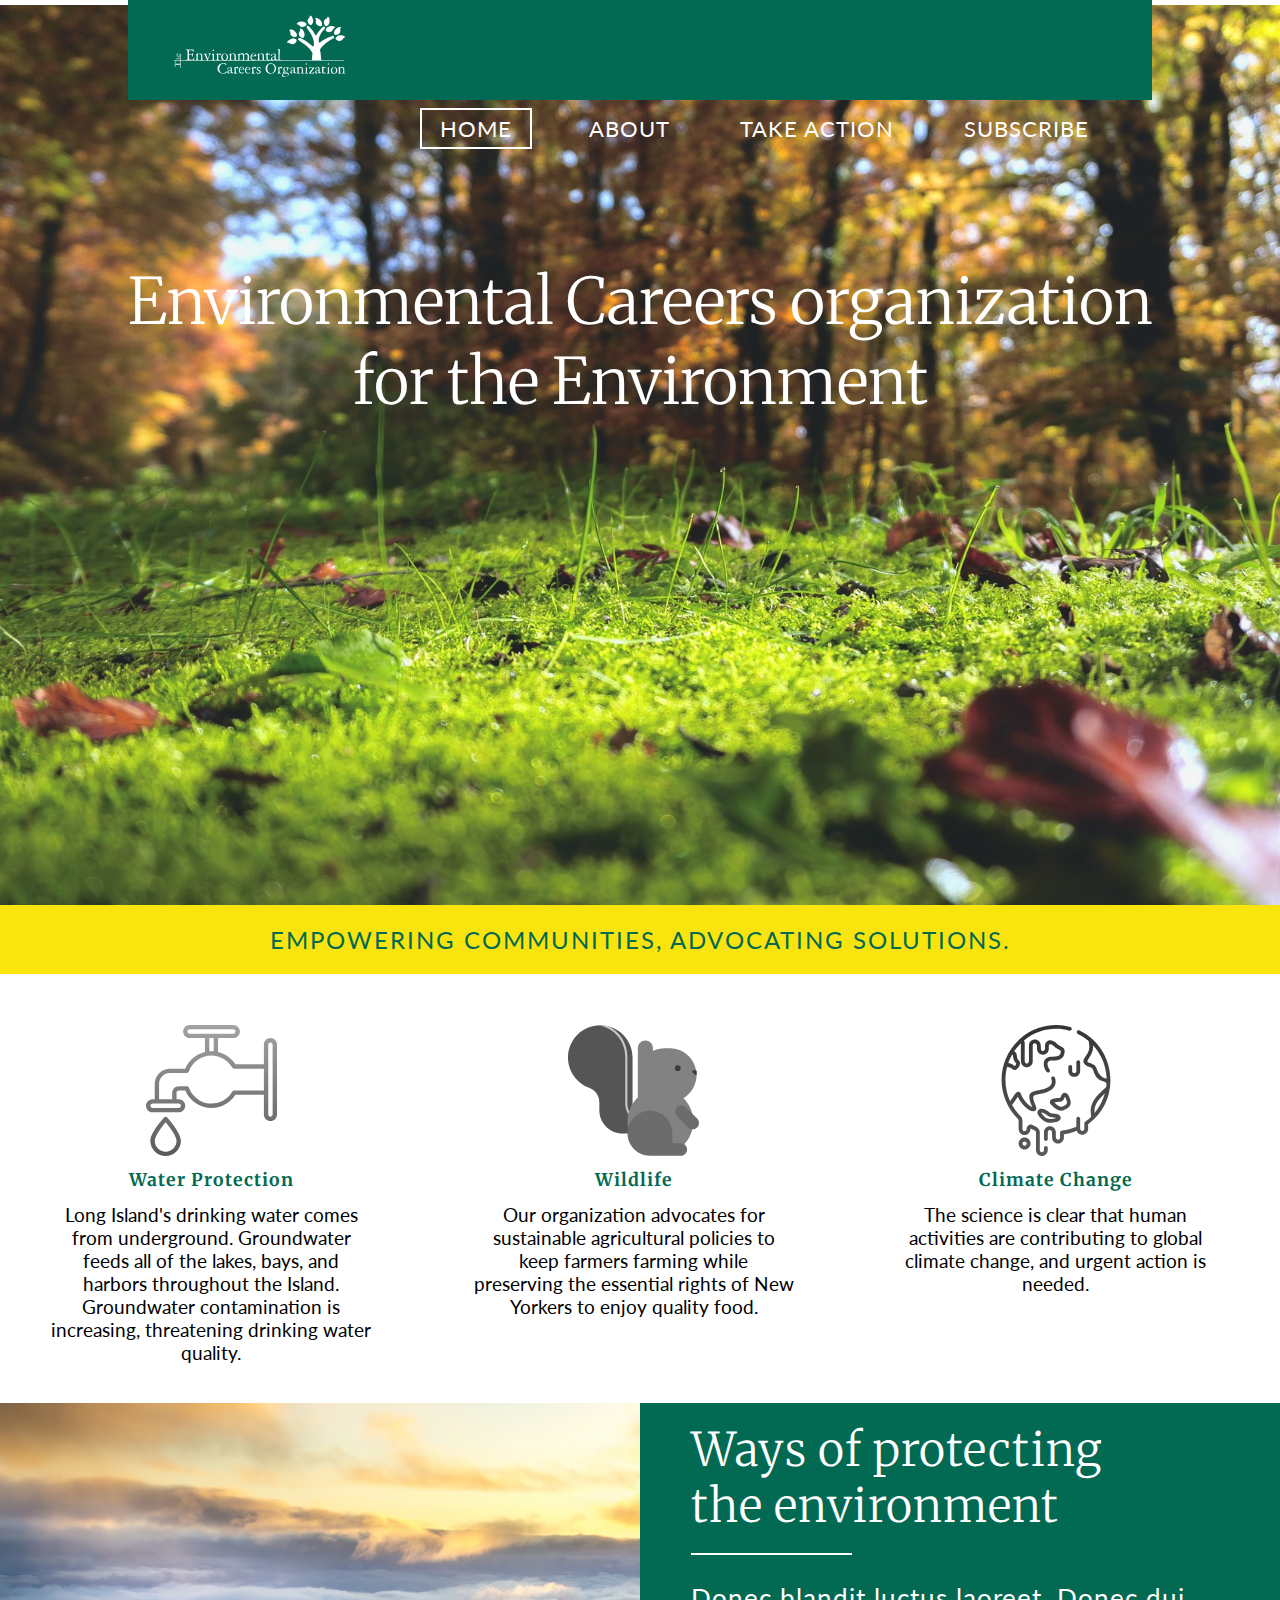
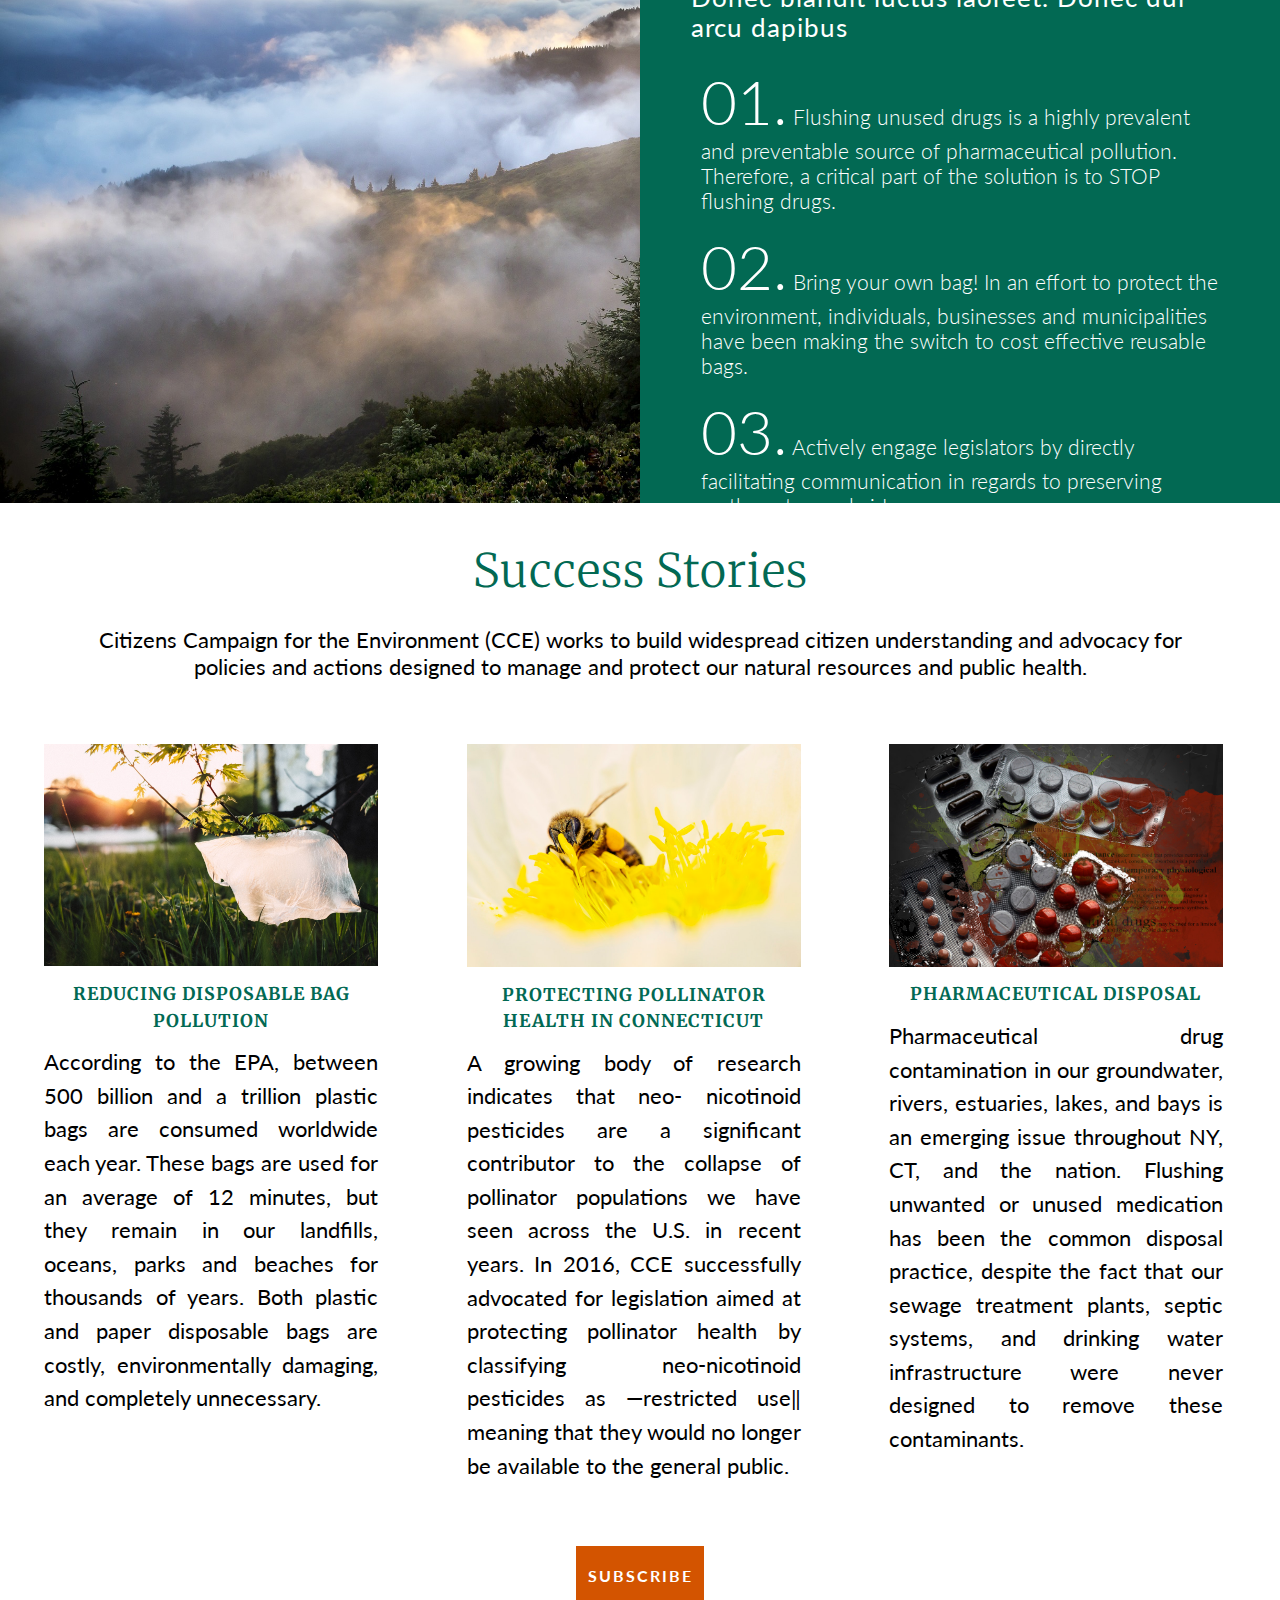
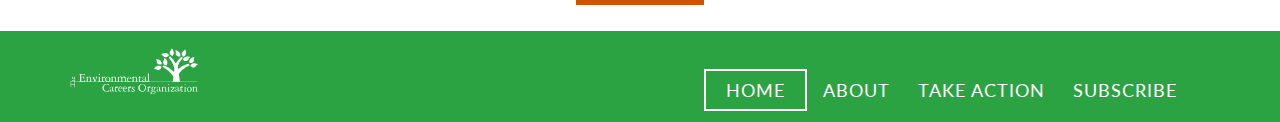
==== project/index.html @ 66175797 "Add files via upload" ====
<!DOCTYPE html>
<html lang="en">

<head>
    <meta charset="UTF-8">
    <meta name="viewport" content="width=device-width, initial-scale=1.0">
    <meta http-equiv="X-UA-Compatible" content="ie=edge">
    <title>citizens Campaign</title>

    <!-- Font awesome link -->
    <link rel="stylesheet" href="https://use.fontawesome.com/releases/v5.1.0/css/all.css" integrity="sha384-lKuwvrZot6UHsBSfcMvOkWwlCMgc0TaWr+30HWe3a4ltaBwTZhyTEggF5tJv8tbt" crossorigin="anonymous">

    <!-- My css -->

    <!-- <link rel="stylesheet" href="css/responsive.css">
    <!-- <link rel="stylesheet" href="css/main.css"> -->

    <link rel="stylesheet" media="screen and (min-width: 1200px)" href="css/main.css" />
    <link rel="stylesheet" href="css/responsive_mobile.css" />
    <link rel="stylesheet" media="screen and (min-width: 768px) and (max-width: 999px)" href="css/responsive_tablet.css" />



</head>

<body>

    <!-- Containing the navigation and give it a marging -->

    <div class="container-nav">
        <a href="index.html" id="logo"></a>
        <nav>
            <ul>
                <li style="list-style: none; display: inline"></li>
                <li>
                    <a href="index.html" class="active">Home</a>
                </li>
                <li style="list-style: none; display: inline"></li>
                <li>
                    <a href="cce_about.html">About</a>
                </li>
                <li style="list-style: none; display: inline"></li>
                <li>
                    <a href="takeaction.html">Take Action</a>
                </li>
                <li style="list-style: none; display: inline"></li>
                <li>
                    <a href="subscribe.html">Subscribe</a>
                </li>
                <li style="list-style: none; display: inline"></li>
            </ul>
        </nav>
    </div>

    <!-- <div class="container-nav"> -->

    <!-- Logo Container -->
    <!-- <div class="logo-nav">
            <a href="index.html"><img class="main-logo" src="images/CCE_logoBW.svg" alt="Logo of the CCE (Citizens Campaign for the Environment"></a>
        </div> -->
    <!-- END Logo Container -->

    <!-- Toggle Menu for responsive display -->
    <!-- <a href="#" id="iconMenu"><img src="./images/menu.svg" alt=""></a> -->
    <!-- End Toggle -->
    <!-- navigation -->
    <!-- <nav id="head"> -->




    <!-- <a href="index.html " class="active ">Home</a>
            <a href="cce_about.html ">About</a>
            <a href="takeaction.html ">Take Action</a>
            <a href="subscribe.html ">Subscribe</a>

        </nav> -->
    <!-- End navigation -->
    <!-- </div> -->
    <!--  End navigation container -->


    <!-- SLIDER all include -->
    <div class="slider ">

        <div class="slidea ">
            <p>Environmental Careers organization <br>for the Environment</p>
            <!-- <a href="subscribe.html ">Contribute</a> -->
        </div>


        <!-- End of Slider -->


    </div>
    <!-- END SLIDER all include -->


    <!-- Empowering Section -->

    <div class="text ">
        <p>Empowering Communities, Advocating Solutions.</p>
    </div>

    <!-- icon section -->
    <div class="container_icon ">
        <div class="icon ">
            <img src="./images/faucetBW.svg " alt="citizens Campaign Water Protection Program ">
            <h3>Water Protection</h3>
            <p>Long Island's drinking water comes from underground. Groundwater feeds all of the lakes, bays, and harbors throughout the Island. Groundwater contamination is increasing, threatening drinking water quality.</p>
            <!-- <a href="# ">Learn More</a> -->
        </div>
        <div class=" icon ">
            <img src="./images/squirrelBW.svg " alt="citizens Campaign Wildlife Protection Program ">
            <h3>Wildlife</h3>
            <p>Our organization advocates for sustainable agricultural policies to keep farmers farming while preserving the essential rights of New Yorkers to enjoy quality food.</p>
            <!-- <a href="# ">Learn More</a> -->
        </div>
        <div class="icon ">
            <img src="./images/global-warmingBW.svg " alt="citizens Campaign Climate Change Program ">
            <h3>Climate Change</h3>
            <p>The science is clear that human activities are contributing to global climate change, and urgent action is needed.</p>
            <!-- <a href="# ">Learn More</a> -->
        </div>
    </div>
    <!-- End of icon section -->

    <!-- End Empowering section -->


    <!-- Protection Section -->
    <div id="empower ">
        <!-- Left Column -->
        <section class="left ">

        </section>
        <!-- End of left Column -->

        <!-- Right Colummn -->
        <section class="right ">
            <div class="group ">
                <h2>Ways of protecting the environment</h2>
                <hr>
                <p>Donec blandit luctus laoreet. Donec dui arcu dapibus</p>
                <ol>
                    <li> Flushing unused drugs is a highly prevalent and preventable source of pharmaceutical pollution. Therefore, a critical part of the solution is to STOP flushing drugs.</li>
                    <li> Bring your own bag! In an effort to protect the environment, individuals, businesses and municipalities have been making the switch to cost effective reusable bags.</li>
                    <li> Actively engage legislators by directly facilitating communication in regards to preserving earth, water, and air!</li>
                </ol>
                <!-- <p><a href="# " class="action ">Take action</a></p> -->
            </div>
        </section>
        <!-- End of Right Colunm -->

    </div>
    <!-- End of Protection Section -->

    <!-- Clear fix to avoid container collapse-->

    <div class="clearFix "></div>

    <!-- End clear Fix -->


    <!-- Mission Statement -->
    <section class="mission ">

        <h2>Success Stories</h2>
        <p>Citizens Campaign for the Environment (CCE) works to build widespread citizen understanding and advocacy for policies and actions designed to manage and protect our natural resources and public health.</p>

        <div class="container_mission ">
            <div class="iconM ">

                <img src="./images/pexels-photo-1141835.jpeg " alt="citizens Campaign Water Protection Program ">
                <h3>REDUCING DISPOSABLE BAG POLLUTION</h3>
                <p>According to the EPA, between 500 billion and a trillion plastic bags are consumed worldwide each year. These bags are used for an average of 12 minutes, but they remain in our landfills, oceans, parks and beaches for thousands of years.
                    Both plastic and paper disposable bags are costly, environmentally damaging, and completely unnecessary.</p>
            </div>

            <div class="iconM ">
                <img src="./images/pexels-photo-551619.jpeg " alt="citizens Campaign Wildlife Protection Program ">
                <h3>PROTECTING POLLINATOR HEALTH IN CONNECTICUT</h3>
                <p>A growing body of research indicates that neo- nicotinoid pesticides are a significant contributor to the collapse of pollinator populations we have seen across the U.S. in recent years. In 2016, CCE successfully advocated for legislation
                    aimed at protecting pollinator health by classifying neo-nicotinoid pesticides as ―restricted use‖ meaning that they would no longer be available to the general public.</p>
            </div>

            <div class="iconM ">
                <img src="./images/drugs-2907982_1920.jpg " alt="citizens Campaign Climate Change Program ">

                <h3>PHARMACEUTICAL DISPOSAL</h3>
                <p>Pharmaceutical drug contamination in our groundwater, rivers, estuaries, lakes, and bays is an emerging issue throughout NY, CT, and the nation. Flushing unwanted or unused medication has been the common disposal practice, despite the
                    fact that our sewage treatment plants, septic systems, and drinking water infrastructure were never designed to remove these contaminants.
                </p>
            </div>
        </div>
        <a href="subscribe.html ">Subscribe</a>

    </section>

    <!-- End Mission Statement Section -->

    <!-- Footer Section -->
    <footer>
        <!-- First colmun -->
        <div class="company ">
            <a href="index.html "><img src="images/CCE_logoBW.svg " alt="Logo of the CCE (Citizens Campaign for the Environment "></a>

            <div class="social ">
                <a href=" "><i class="fab fa-facebook "></i></a>
                <a href=" "><i class="fab fa-google-plus "></i></a>
                <a href=" "><i class="fab fa-twitter-square "></i></a>
                <a href=" "><i class="fab fa-pinterest-square "></i></a>
                <a href=" "><i class="fab fa-instagram "></i></a>
            </div>

            <!-- <p>EMPOWERING COMMUNITIES, ADVOCATING SOLUTIONS.</p><br>
            <p>Contact us: +1 631 385 6981</p><br>
            <p>Write us: noreply@princesspheobe.com</p> -->
        </div>

        <!-- Second Column -->
        <div class="nav_footer ">
            <a href="index.html" class="active ">Home</a>
            <a href="cce_about.html">About</a>
            <a href="takeaction.html">Take Action</a>
            <a href="subscribe.html">Subscribe</a>

        </div>

    </footer>

    <!-- End Footer Section -->







    <!-- inserting the javascript athe butoom of the page for faster loading -->
    <script src=" js/main.js "></script>
</body>

</html>
---- project/css/responsive.css ----
@media only screen and (min-width: 320px) {
        /* Styles here */
        /* styling the navigation */
        .container-nav {
            margin: 0 auto;
            background: #026953;
            padding: 0 auto;
            width: auto;
            overflow: hidden;
        }
        .logo-nav,
        .main-logo {
            display: block;
            width: 70%;
            margin: 0 auto;
        }
        #head>a {
            display: inline-block;
            padding-top: none;
            font-size: 1em;
            margin: 0px auto;
        }
        #head>a::before,
        #head>a::after {
            display: block;
            opacity: 0;
        }
        #head>a::before {
            margin-right: 0px;
            content: none;
        }
        #head>a::after {
            margin-left: 0px;
            content: none;
        }
        a.active {
            border: 1px solid #fff;
            padding: 3px;
        }
        /* Styling the slide */
        .slider {
            display: block;
            width: 100%;
            height: 250px;
            overflow-y: hidden;
            margin-top: 0%;
        }
        .slider .slidea {
            display: block;
            width: 100%;
            height: 250px;
        }
        .slidea p {
            display: flex;
            flex-direction: row;
            justify-content: center;
            font-size: 1.5em;
            color: #fff;
            margin-top: 23%;
        }
        .slidea a {
            display: none;
        }
        /* styling Empowering Section  */
        .text {
            margin-top: 0%;
            font-size: 1em;
            letter-spacing: 2px;
            padding-top: 10px;
            padding-bottom: 10px;
        }
        .container_icon {
            width: 100%;
            height: auto;
            padding-top: 2%;
            margin-bottom: 0;
        }
        .icon {
            width: 100%;
            display: block;
        }
        .icon p,
        .icon img,
        .icon h3,
        {
            margin: 0 auto;
            padding: 0 2%;
            text-align: center;
            align-items: center;
            text-decoration: none;
        }
        .icon p {
            padding-top: 3%;
            font-size: 1em;
            width: 80%;
        }
        .icon h3 {
            padding-top: 3%;
            font-size: 1.1em;
            letter-spacing: 1px;
            font-family: "Merriweather";
            color: #026953;
        }
        .icon img {
            width: 35%;
            margin-top: 6%;
        }
        .icon img:hover {
            transform: none;
        }
    }
    
    @media only screen and (min-width: 768px) {
        /* Styles here */
    }
    
    @media only screen and (min-width: 1200px) {
        /* Styles here */
    }
    
    @media only screen and (min-width: 1600px) {
        /* Styles here */
    }
---- project/css/main.css ----
/* fonts */

@import url('https://fonts.googleapis.com/css?family=Lato:300,400,700|Merriweather:300,400,700');

/* reset  css browser*/

* {
    border: 0;
    margin: 0;
    box-sizing: border-box;
    padding: 0;
    font-family: "lato", "Merriweather", Arial, Helvetica, sans-serif;
}

body {
    width: 100%
}

.container-nav {
    background: #026953;
    margin: 0 10%;
    height: 100px;
}

ul {
    list-style: none;
}

li {
    display: inline-block;
    padding-top: 5px;
    padding-left: 10px;
    padding-right: 10px;
    padding-bottom: 10px;
}

nav>ul>li a {
    color: #fff;
    text-decoration: none;
    font-size: 1.4em;
    font-weight: 400;
    letter-spacing: 1px;
    text-transform: uppercase;
}

#logo {
    margin: 5px;
    float: left;
    width: 25%;
    height: 80px;
    background: url(../images/CCE_logoBW.svg) no-repeat center;
    display: block;
}

nav {
    float: right;
    padding: 20px;
    font-family: 'lato', sans-serif;
}

nav>ul>li a.active {
    border: 2px solid #fff;
    padding: 5px;
}

nav>ul>li a:hover,
nav>ul>li a:focus {
    outline: none;
}

nav>ul>li a::before,
nav>ul>li a::after {
    display: inline-block;
    opacity: 0;
    transition: transform 0.6s, opacity 0.2s;
    -webkit-transition: -webkit-transform 0.6s, opacity 0.2s;
    -moz-transition: -moz-transform 0.6s, opacity 0.2s;
}

nav>ul>li a::before {
    margin-right: 5px;
    content: "[";
    transform: translateX(20px);
    -webkit-transform: translateX(20px);
    -moz-transform: translateX(20px);
}

nav>ul>li a::after {
    margin-left: 5px;
    content: "]";
    transform: translateX(-20px);
    -webkit-transform: translateX(-20px);
    -moz-transform: translateX(-20px);
}

nav>ul>li a:hover::before,
nav>ul>li a:hover::after,
nav>ul>li a:focus::before,
nav>ul>li a:focus::after {
    opacity: 1;
    transform: translateX(0px);
    -webkit-transform: translateX(0px);
    -moz-transform: translateX(0px);
}


/* styling the navigation */


/* Styling the slide */


/* slide arrow */

.slider {
    position: relative;
    display: block;
    width: 100%;
    height: 100vh;
    margin-top: -7.4%;
    z-index: -9000;
}

.slider .slidea {
    display: block;
    position: absolute;
    width: 100%;
    height: 100vh;
}

.slidea {
    background-size: cover;
    background-position: center;
    background-repeat: no-repeat;
    background-image: url(../images/forest-floor-1031143_1920.jpg);
    overflow: hidden;
}

.slidea p {
    display: flex;
    flex-direction: column;
    justify-content: center;
    align-items: center;
    text-align: center;
    font-family: "Merriweather";
    font-size: 4em;
    font-weight: 100;
    color: #fff;
    margin-top: 20%;
}

.slidea a {
    display: flex;
    flex-direction: column;
    justify-content: center;
    align-items: center;
    text-align: center;
    text-decoration: none;
    font-family: "lato";
    letter-spacing: 2px;
    font-size: 1em;
    font-weight: 700;
    color: #fff;
    width: 15%;
    margin: 2% auto;
    padding: 20px;
    text-transform: uppercase;
    background-color: #d35400;
    z-index: 9000;
}

.slidea a:hover {
    background-color: #026953;
    transition: all fade-in 1s;
}


/* styling Empowering Section  */

.text {
    background: #f9e40d;
    text-align: center;
    color: #026953;
    font-family: "lato";
    font-size: 1.5em;
    letter-spacing: 2px;
    padding-top: 20px;
    padding-bottom: 20px;
    font-weight: 400;
    text-transform: uppercase;
}

.container_icon {
    width: 100%;
    height: auto;
    padding-top: 2%;
    display: flex;
    margin-bottom: 3%;
}

.icon {
    width: 33%;
}

.icon p,
.icon img,
.icon h3,
.icon a {
    margin: 0 auto;
    display: flex;
    padding: 0 2%;
    text-align: center;
    flex-direction: column;
    align-items: center;
    text-decoration: none;
}

.icon>p {
    padding-top: 3%;
    font-size: 1.2em;
    width: 80%;
}

.icon h3 {
    padding-top: 3%;
    font-size: 1.1em;
    letter-spacing: 1px;
    font-family: "Merriweather";
    color: #026953;
}

.icon img {
    width: 35%;
    margin-top: 6%;
    transition: transform 1s;
}

.icon img:hover {
    transform: rotate(360deg);
}

.icon a {
    font-family: "lato";
    letter-spacing: 2px;
    font-size: .7em;
    font-weight: 700;
    color: #fff;
    width: 30%;
    margin: 5% auto;
    padding: 20px 20px;
    text-transform: uppercase;
    background-color: #d35400;
}

.icon a:hover {
    background-color: #026953;
    transition: all fade-in 1s;
}


/* Protection section */

#empower {
    max-height: 500px;
    margin-top: 5%;
    width: 100%;
    background: #026953;
}

.group hr {
    border: .5px solid #fff;
    width: 30%;
    margin-top: 20px;
}

.left {
    float: left;
    height: 700px;
    width: 50%;
    background-image: url(../images/mountains-889131.jpg);
    background-size: cover;
    background-repeat: no-repeat;
}

.right {
    float: right;
    width: 50%;
    height: 700px;
    background: #026953;
    color: #fff;
    overflow: hidden;
}

.group {
    padding: 3% 8%;
}

.group h2 {
    font-size: 2.9em;
    font-weight: 100;
    width: 80%;
    font-family: "Merriweather";
    letter-spacing: 1px;
    line-height: 1.2em;
}

.group p {
    font-size: 1.6em;
    font-weight: 400;
    font-family: "lato";
    padding-top: 5%;
    letter-spacing: 1px;
}


/* ==================================================== */


/* changing list number font size and font family */

.group ol {
    list-style-type: none;
    counter-reset: listNumbering;
}

.group ol>li {
    font-size: 1.3em;
    counter-increment: listNumbering;
}

.group ol>li:before {
    content: counter(listNumbering, decimal-leading-zero)'.';
    font-size: 3em;
    padding-top: 8%;
}

.group li {
    font-family: "lato";
    font-weight: 300;
    width: 100%;
}


/* End changing list number font size and font family */


/* ==================================================== */

.group li:nth-child(1) {
    margin-top: 3%;
}

.action {
    margin-top: 20px;
    color: #fff;
    padding: 3%;
    background-color: #d35400;
    font-size: .9em;
    text-decoration: none;
}

.action a:hover {
    background-color: #2CA343;
    transition: all ease-in-out 1s;
}


/* ClearFix */

.clearFix {
    clear: both;
}


/* End of ClearFix */


/* Container Mission Page */

.mission h2 {
    font-family: "Merriweather";
    text-align: center;
    color: #026953;
    font-size: 2.9em;
    font-weight: 100;
    letter-spacing: 1px;
    margin-top: 3%;
}

.mission>p {
    text-align: center;
    font-size: 1.4em;
    margin: 0 5%;
    padding-top: 2%;
}

.container_mission {
    width: 100%;
    height: auto;
    padding-top: 3%;
    display: flex;
    margin-bottom: 3%;
}

.iconM p,
.iconM img,
.iconM h3 {
    display: flex;
    padding: 0 5%;
    flex-direction: column;
    align-items: center;
    text-align: justify;
    line-height: 1.5em;
    font-size: 1em;
}

.iconM>p {
    padding-top: 3%;
    font-size: 1.4em;
}

.iconM h3 {
    margin-top: 4%;
    font-size: 1.1em;
    letter-spacing: 1px;
    font-family: "Merriweather";
    color: #026953;
    text-align: center;
}

.iconM {
    width: 33%;
    padding: 2%;
}

.iconM>img {
    width: 100%;
    transition: transform 1s;
}

.iconM img:hover {
    transform: scale(1.05);
}

.mission a {
    display: flex;
    width: 10%;
    justify-content: center;
    text-decoration: none;
    align-items: center;
    font-family: "lato";
    letter-spacing: 2px;
    font-size: 1em;
    font-weight: 700;
    color: #fff;
    margin: 2% auto;
    padding: 20px 50px;
    text-transform: uppercase;
    background-color: #d35400;
}

.mission a:hover {
    background-color: #026953;
    transition: all fade-in 1s;
}


/* End of Container Mission */


/* ================================== */


/* Styling the footer */

footer {
    background: #2CA343;
    height: auto;
    overflow: hidden;
}

.company {
    width: 35%;
    float: left;
    margin-top: .4%;
}

.company img {
    width: 30%;
    margin-left: 15%;
    margin-top: 5px;
}

.social a:nth-child(1) {
    margin-left: 7%;
}

.social a {
    color: #fff;
    display: inline-block;
    font-size: 1.5em;
    padding-left: 4%;
    margin-bottom: 3%;
}

.company a:hover {
    color: #d35400;
    transition: 1s;
}

.company>p {
    text-align: left;
    line-height: .8em;
    width: 100%;
    margin-left: 10%;
}

.company>p:nth-child(1) {
    padding-top: 2%;
}


/* nav footer */

.nav_footer {
    width: 45%;
    float: right;
    margin-top: 3%;
}

.nav_footer>a {
    display: inline-block;
    text-decoration: none;
    text-transform: uppercase;
    font-family: "lato";
    color: #fff;
    letter-spacing: 1px;
    font-weight: 400;
    padding-top: 6px;
    font-size: 1.15em;
}

.nav_footer>a:hover,
.nav_footer>a:focus {
    outline: none;
}

.nav_footer>a::before,
.nav_footer>a::after {
    display: inline-block;
    opacity: 0;
    transition: transform 0.6s, opacity 0.2s;
    -webkit-transition: -webkit-transform 0.6s, opacity 0.2s;
    -moz-transition: -moz-transform 0.6s, opacity 0.2s;
}

.nav_footer>a::before {
    margin-right: 5px;
    content: "[";
    transform: translateX(20px);
    -webkit-transform: translateX(20px);
    -moz-transform: translateX(20px);
}

.nav_footer>a::after {
    margin-left: 5px;
    content: "]";
    transform: translateX(-20px);
    -webkit-transform: translateX(-20px);
    -moz-transform: translateX(-20px);
}

.nav_footer>a:hover::before,
.nav_footer>a:hover::after,
.nav_footer>a:focus::before,
.nav_footer>a:focus::after {
    opacity: 1;
    transform: translateX(0px);
    -webkit-transform: translateX(0px);
    -moz-transform: translateX(0px);
}

.nav_footer>a.active {
    border: 2px solid #fff;
    padding: 8px;
}


/* ================================== */


/* About CSS */

.sliderabout {
    position: relative;
    display: block;
    width: 100%;
    height: 450px;
    background-image: url(../images/pexels-photo-1181408.jpeg);
    /* background-size: cover; */
    background-position: center;
    background-position-y: -300px;
    background-size: cover;
    background-repeat: no-repeat;
    margin-top: -9.4%;
    z-index: -9000;
}

.sliderabout>p {
    text-align: center;
    margin: 0 auto;
    font-family: "Merriweather";
    font-size: 4.3em;
    font-weight: 100;
    color: #fff;
    padding-top: 19%;
}

.staff h2 {
    font-size: 2.9em;
    font-weight: 100;
    color: #026953;
    font-family: "Merriweather";
    margin-top: 3%;
    margin-bottom: 2%;
    letter-spacing: 1px;
    text-align: center;
    line-height: 1.2em;
}

.abouta {
    background-image: url(../images/african-3382795_1920.jpg);
    float: left;
    width: 60%;
    z-index: 4000;
}

.about {
    background: rgb(160, 140, 115);
}

.about h2 {
    font-family: "Merriweather";
    text-align: center;
    color: #026953;
    font-size: 2.9em;
    padding-top: 13%;
    font-weight: 100;
    letter-spacing: 1px;
}

.about p {
    margin: 1% 5%;
    font-family: "lato";
    padding: 3% 10%;
    color: #000;
    width: 40%;
    text-align: justify;
    line-height: 1.6em;
    font-size: 1.3em;
    float: right;
}


/* About Plus section */

#aboutP {
    width: 100%;
    background: #026953;
}

.groupP hr {
    border: .5px solid #fff;
    width: 30%;
    margin-top: 20px;
}

.leftP {
    float: left;
    height: 555px;
    width: 40%;
    background-image: url(../images/mountains-889131.jpg);
    background-size: cover;
    background-repeat: no-repeat;
}

.rightP {
    float: right;
    width: 60%;
    height: 555px;
    background: #026953;
    color: #fff;
    overflow: hidden;
}

.groupP {
    padding: 3% 8%;
}

.groupP h2 {
    font-size: 2em;
    font-weight: 100;
    width: 80%;
    font-family: "Merriweather";
    letter-spacing: 1px;
    line-height: 1.2em;
}

.groupP p {
    font-size: 1em;
    text-align: justify;
    font-weight: 400;
    font-family: "lato";
    padding-top: 2%;
    letter-spacing: 1px;
}


/* Office location css for the about page */

#offices {
    display: flex;
    justify-content: space-around;
}

.locations {
    margin: 0 auto;
    width: 15%;
    display: flex;
    padding-bottom: 2%;
    flex-direction: column;
}

.locations>h3 {
    margin-top: 6%;
    font-size: 1.2em;
    margin-bottom: 7%;
    text-transform: uppercase;
    text-align: center;
}

.locations>p {
    text-align: center;
    line-height: 1.6em;
    font-size: .8em;
}

.locations>a {
    text-decoration: none;
}


/* Caroussel Style for the about page */

#caroussel {
    position: relative;
    height: 300px;
    padding: 0px;
    margin: 0px;
    list-style-type: none;
}

.slideAbout {
    position: absolute;
    left: 0px;
    top: 0px;
    width: 100%;
    height: 100%;
    opacity: 0;
    z-index: 1;
    -webkit-transition: opacity 1s;
    -moz-transition: opacity 1s;
    -o-transition: opacity 1s;
    transition: opacity 1s;
}

.slideAbout .face {
    font-size: 9em;
    color: #026953;
    text-align: center;
}

.showing {
    opacity: 1;
    z-index: 2;
}


/* ==================================== */


/* Take Action Page */

#countdown {
    text-align: center;
    color: #fff;
    font-family: "lato";
    font-size: 2.2em;
    padding-top: 3%;
    background: #d35400;
    padding: 10px 10px;
    margin: 2% auto;
    width: 45%;
}

.slideract {
    position: relative;
    background-image: url(../images/african-3382795_1920.jpg);
    background-size: cover;
    height: 550px;
    margin-top: -9%;
    z-index: -4000;
}


/* .slideract .vid {
    width: 100%;
    height: auto;
    position: absolute;
    z-index: -10000;} */

.sea>p {
    font-size: 1em;
    font-weight: 400;
    font-family: "lato";
    padding-top: 1%;
    text-align: center;
    color: #fff;
}

.slideract>p {
    text-align: center;
    margin: 0 auto;
    font-family: "Merriweather";
    font-size: 4.3em;
    font-weight: 100;
    color: #fff;
    padding-top: 19%;
}

.container_action {
    width: 100%;
    height: auto;
    padding-top: 3%;
    display: flex;
    margin-bottom: 3%;
}

.petition p,
.petition img,
.petition h3 {
    display: flex;
    align-items: center;
    margin: auto 4%;
    text-align: justify;
}

.petition img {
    width: 90%;
    border: solid 1px #026953;
}

.petition p {
    padding-top: 5%;
    line-height: 1.5em;
}

.petition h3 {
    margin-top: 4%;
    font-size: 1.1em;
    letter-spacing: 1px;
    font-family: "Merriweather";
    color: #026953;
    text-align: center;
}

.takeaction>p {
    text-align: center;
    margin: 4% 5%;
    font-size: 1.2em;
}

.slideract>h2 {
    font-family: "Merriweather";
    position: absolute;
    z-index: 3000;
    top: 0;
    right: 50;
    text-align: center;
    color: #026953;
    font-size: 2.9em;
    font-weight: 100;
    letter-spacing: 1px;
    margin-top: 3%;
}

.petition {
    width: 39%;
    align-items: flex-end;
}

.petition button {
    display: flex;
    justify-content: center;
    align-items: center;
    text-align: center;
    font-family: "lato";
    letter-spacing: 2px;
    font-size: 1em;
    font-weight: 700;
    color: #fff;
    width: auto;
    margin: 4% auto;
    padding: 10px 30px;
    text-transform: uppercase;
    background-color: #d35400;
}

.petition button:hover {
    background-color: #026953;
    transition: all fade-in 1s;
}


/* End Take Action CSS */


/* ==================================== */


/* Subscribe Page */

.form {
    background-image: url(../images/subscribeimage.jpg);
    background-repeat: no-repeat;
    width: 100%;
    position: absolute;
    margin-top: -8.4%;
    z-index: -3000;
}

.form form {
    background: rgba(2, 105, 83, .5);
    width: 60%;
    padding-top: 2%;
    padding-bottom: 3%;
    margin: 10% auto 3% auto;
}

.form h1 {
    font-family: "Merriweather";
    font-size: 2.9em;
    color: #fff;
    margin-bottom: 5%;
    font-weight: 100;
    letter-spacing: 1px;
    text-align: center;
}

.form input {
    margin: 2% auto;
    position: relative;
    display: flex;
    align-content: center;
    width: 60%;
    padding: 25px 10px;
    color: #000;
}

::placeholder {
    color: #000;
    font-weight: bold;
}

.subscribe {
    display: flex;
    justify-content: center;
    align-items: center;
    text-align: center;
    font-family: "lato";
    letter-spacing: 2px;
    width: 30%;
    font-size: 1em;
    font-weight: 700;
    color: #fff;
    width: auto;
    margin-top: 5px;
    margin-left: auto;
    margin-right: auto;
    padding: 20px 50px;
    text-transform: uppercase;
    background-color: #d35400;
}

.subscribe:hover {
    background-color: #026953;
    transition: all fade-in 1s;
}


/* End of Subscribe Page */


/* ==================================== */


/* ==================================== */


/* ==================================== */


/* ==================================== */


/* ==================================== */


/* ==================================== */


/* ==================================== */


/* ==================================== */


/* ==================================== */


/* ==================================== */


/* ==================================== */


/* ==================================== */


/* ==================================== */


/* ==================================== */


/* ==================================== */


/* ==================================== */


/* ==================================== */


/* ==================================== */


/* ==================================== */


/* ==================================== */


/* ==================================== */


/* ==================================== */


/* ==================================== */


/* ==================================== */
---- project/css/main.css ----
/* fonts */

@import url('https://fonts.googleapis.com/css?family=Lato:300,400,700|Merriweather:300,400,700');

/* reset  css browser*/

* {
    border: 0;
    margin: 0;
    box-sizing: border-box;
    padding: 0;
    font-family: "lato", "Merriweather", Arial, Helvetica, sans-serif;
}

body {
    width: 100%
}

.container-nav {
    background: #026953;
    margin: 0 10%;
    height: 100px;
}

ul {
    list-style: none;
}

li {
    display: inline-block;
    padding-top: 5px;
    padding-left: 10px;
    padding-right: 10px;
    padding-bottom: 10px;
}

nav>ul>li a {
    color: #fff;
    text-decoration: none;
    font-size: 1.4em;
    font-weight: 400;
    letter-spacing: 1px;
    text-transform: uppercase;
}

#logo {
    margin: 5px;
    float: left;
    width: 25%;
    height: 80px;
    background: url(../images/CCE_logoBW.svg) no-repeat center;
    display: block;
}

nav {
    float: right;
    padding: 20px;
    font-family: 'lato', sans-serif;
}

nav>ul>li a.active {
    border: 2px solid #fff;
    padding: 5px;
}

nav>ul>li a:hover,
nav>ul>li a:focus {
    outline: none;
}

nav>ul>li a::before,
nav>ul>li a::after {
    display: inline-block;
    opacity: 0;
    transition: transform 0.6s, opacity 0.2s;
    -webkit-transition: -webkit-transform 0.6s, opacity 0.2s;
    -moz-transition: -moz-transform 0.6s, opacity 0.2s;
}

nav>ul>li a::before {
    margin-right: 5px;
    content: "[";
    transform: translateX(20px);
    -webkit-transform: translateX(20px);
    -moz-transform: translateX(20px);
}

nav>ul>li a::after {
    margin-left: 5px;
    content: "]";
    transform: translateX(-20px);
    -webkit-transform: translateX(-20px);
    -moz-transform: translateX(-20px);
}

nav>ul>li a:hover::before,
nav>ul>li a:hover::after,
nav>ul>li a:focus::before,
nav>ul>li a:focus::after {
    opacity: 1;
    transform: translateX(0px);
    -webkit-transform: translateX(0px);
    -moz-transform: translateX(0px);
}


/* styling the navigation */


/* Styling the slide */


/* slide arrow */

.slider {
    position: relative;
    display: block;
    width: 100%;
    height: 100vh;
    margin-top: -7.4%;
    z-index: -9000;
}

.slider .slidea {
    display: block;
    position: absolute;
    width: 100%;
    height: 100vh;
}

.slidea {
    background-size: cover;
    background-position: center;
    background-repeat: no-repeat;
    background-image: url(../images/forest-floor-1031143_1920.jpg);
    overflow: hidden;
}

.slidea p {
    display: flex;
    flex-direction: column;
    justify-content: center;
    align-items: center;
    text-align: center;
    font-family: "Merriweather";
    font-size: 4em;
    font-weight: 100;
    color: #fff;
    margin-top: 20%;
}

.slidea a {
    display: flex;
    flex-direction: column;
    justify-content: center;
    align-items: center;
    text-align: center;
    text-decoration: none;
    font-family: "lato";
    letter-spacing: 2px;
    font-size: 1em;
    font-weight: 700;
    color: #fff;
    width: 15%;
    margin: 2% auto;
    padding: 20px;
    text-transform: uppercase;
    background-color: #d35400;
    z-index: 9000;
}

.slidea a:hover {
    background-color: #026953;
    transition: all fade-in 1s;
}


/* styling Empowering Section  */

.text {
    background: #f9e40d;
    text-align: center;
    color: #026953;
    font-family: "lato";
    font-size: 1.5em;
    letter-spacing: 2px;
    padding-top: 20px;
    padding-bottom: 20px;
    font-weight: 400;
    text-transform: uppercase;
}

.container_icon {
    width: 100%;
    height: auto;
    padding-top: 2%;
    display: flex;
    margin-bottom: 3%;
}

.icon {
    width: 33%;
}

.icon p,
.icon img,
.icon h3,
.icon a {
    margin: 0 auto;
    display: flex;
    padding: 0 2%;
    text-align: center;
    flex-direction: column;
    align-items: center;
    text-decoration: none;
}

.icon>p {
    padding-top: 3%;
    font-size: 1.2em;
    width: 80%;
}

.icon h3 {
    padding-top: 3%;
    font-size: 1.1em;
    letter-spacing: 1px;
    font-family: "Merriweather";
    color: #026953;
}

.icon img {
    width: 35%;
    margin-top: 6%;
    transition: transform 1s;
}

.icon img:hover {
    transform: rotate(360deg);
}

.icon a {
    font-family: "lato";
    letter-spacing: 2px;
    font-size: .7em;
    font-weight: 700;
    color: #fff;
    width: 30%;
    margin: 5% auto;
    padding: 20px 20px;
    text-transform: uppercase;
    background-color: #d35400;
}

.icon a:hover {
    background-color: #026953;
    transition: all fade-in 1s;
}


/* Protection section */

#empower {
    max-height: 500px;
    margin-top: 5%;
    width: 100%;
    background: #026953;
}

.group hr {
    border: .5px solid #fff;
    width: 30%;
    margin-top: 20px;
}

.left {
    float: left;
    height: 700px;
    width: 50%;
    background-image: url(../images/mountains-889131.jpg);
    background-size: cover;
    background-repeat: no-repeat;
}

.right {
    float: right;
    width: 50%;
    height: 700px;
    background: #026953;
    color: #fff;
    overflow: hidden;
}

.group {
    padding: 3% 8%;
}

.group h2 {
    font-size: 2.9em;
    font-weight: 100;
    width: 80%;
    font-family: "Merriweather";
    letter-spacing: 1px;
    line-height: 1.2em;
}

.group p {
    font-size: 1.6em;
    font-weight: 400;
    font-family: "lato";
    padding-top: 5%;
    letter-spacing: 1px;
}


/* ==================================================== */


/* changing list number font size and font family */

.group ol {
    list-style-type: none;
    counter-reset: listNumbering;
}

.group ol>li {
    font-size: 1.3em;
    counter-increment: listNumbering;
}

.group ol>li:before {
    content: counter(listNumbering, decimal-leading-zero)'.';
    font-size: 3em;
    padding-top: 8%;
}

.group li {
    font-family: "lato";
    font-weight: 300;
    width: 100%;
}


/* End changing list number font size and font family */


/* ==================================================== */

.group li:nth-child(1) {
    margin-top: 3%;
}

.action {
    margin-top: 20px;
    color: #fff;
    padding: 3%;
    background-color: #d35400;
    font-size: .9em;
    text-decoration: none;
}

.action a:hover {
    background-color: #2CA343;
    transition: all ease-in-out 1s;
}


/* ClearFix */

.clearFix {
    clear: both;
}


/* End of ClearFix */


/* Container Mission Page */

.mission h2 {
    font-family: "Merriweather";
    text-align: center;
    color: #026953;
    font-size: 2.9em;
    font-weight: 100;
    letter-spacing: 1px;
    margin-top: 3%;
}

.mission>p {
    text-align: center;
    font-size: 1.4em;
    margin: 0 5%;
    padding-top: 2%;
}

.container_mission {
    width: 100%;
    height: auto;
    padding-top: 3%;
    display: flex;
    margin-bottom: 3%;
}

.iconM p,
.iconM img,
.iconM h3 {
    display: flex;
    padding: 0 5%;
    flex-direction: column;
    align-items: center;
    text-align: justify;
    line-height: 1.5em;
    font-size: 1em;
}

.iconM>p {
    padding-top: 3%;
    font-size: 1.4em;
}

.iconM h3 {
    margin-top: 4%;
    font-size: 1.1em;
    letter-spacing: 1px;
    font-family: "Merriweather";
    color: #026953;
    text-align: center;
}

.iconM {
    width: 33%;
    padding: 2%;
}

.iconM>img {
    width: 100%;
    transition: transform 1s;
}

.iconM img:hover {
    transform: scale(1.05);
}

.mission a {
    display: flex;
    width: 10%;
    justify-content: center;
    text-decoration: none;
    align-items: center;
    font-family: "lato";
    letter-spacing: 2px;
    font-size: 1em;
    font-weight: 700;
    color: #fff;
    margin: 2% auto;
    padding: 20px 50px;
    text-transform: uppercase;
    background-color: #d35400;
}

.mission a:hover {
    background-color: #026953;
    transition: all fade-in 1s;
}


/* End of Container Mission */


/* ================================== */


/* Styling the footer */

footer {
    background: #2CA343;
    height: auto;
    overflow: hidden;
}

.company {
    width: 35%;
    float: left;
    margin-top: .4%;
}

.company img {
    width: 30%;
    margin-left: 15%;
    margin-top: 5px;
}

.social a:nth-child(1) {
    margin-left: 7%;
}

.social a {
    color: #fff;
    display: inline-block;
    font-size: 1.5em;
    padding-left: 4%;
    margin-bottom: 3%;
}

.company a:hover {
    color: #d35400;
    transition: 1s;
}

.company>p {
    text-align: left;
    line-height: .8em;
    width: 100%;
    margin-left: 10%;
}

.company>p:nth-child(1) {
    padding-top: 2%;
}


/* nav footer */

.nav_footer {
    width: 45%;
    float: right;
    margin-top: 3%;
}

.nav_footer>a {
    display: inline-block;
    text-decoration: none;
    text-transform: uppercase;
    font-family: "lato";
    color: #fff;
    letter-spacing: 1px;
    font-weight: 400;
    padding-top: 6px;
    font-size: 1.15em;
}

.nav_footer>a:hover,
.nav_footer>a:focus {
    outline: none;
}

.nav_footer>a::before,
.nav_footer>a::after {
    display: inline-block;
    opacity: 0;
    transition: transform 0.6s, opacity 0.2s;
    -webkit-transition: -webkit-transform 0.6s, opacity 0.2s;
    -moz-transition: -moz-transform 0.6s, opacity 0.2s;
}

.nav_footer>a::before {
    margin-right: 5px;
    content: "[";
    transform: translateX(20px);
    -webkit-transform: translateX(20px);
    -moz-transform: translateX(20px);
}

.nav_footer>a::after {
    margin-left: 5px;
    content: "]";
    transform: translateX(-20px);
    -webkit-transform: translateX(-20px);
    -moz-transform: translateX(-20px);
}

.nav_footer>a:hover::before,
.nav_footer>a:hover::after,
.nav_footer>a:focus::before,
.nav_footer>a:focus::after {
    opacity: 1;
    transform: translateX(0px);
    -webkit-transform: translateX(0px);
    -moz-transform: translateX(0px);
}

.nav_footer>a.active {
    border: 2px solid #fff;
    padding: 8px;
}


/* ================================== */


/* About CSS */

.sliderabout {
    position: relative;
    display: block;
    width: 100%;
    height: 450px;
    background-image: url(../images/pexels-photo-1181408.jpeg);
    /* background-size: cover; */
    background-position: center;
    background-position-y: -300px;
    background-size: cover;
    background-repeat: no-repeat;
    margin-top: -9.4%;
    z-index: -9000;
}

.sliderabout>p {
    text-align: center;
    margin: 0 auto;
    font-family: "Merriweather";
    font-size: 4.3em;
    font-weight: 100;
    color: #fff;
    padding-top: 19%;
}

.staff h2 {
    font-size: 2.9em;
    font-weight: 100;
    color: #026953;
    font-family: "Merriweather";
    margin-top: 3%;
    margin-bottom: 2%;
    letter-spacing: 1px;
    text-align: center;
    line-height: 1.2em;
}

.abouta {
    background-image: url(../images/african-3382795_1920.jpg);
    float: left;
    width: 60%;
    z-index: 4000;
}

.about {
    background: rgb(160, 140, 115);
}

.about h2 {
    font-family: "Merriweather";
    text-align: center;
    color: #026953;
    font-size: 2.9em;
    padding-top: 13%;
    font-weight: 100;
    letter-spacing: 1px;
}

.about p {
    margin: 1% 5%;
    font-family: "lato";
    padding: 3% 10%;
    color: #000;
    width: 40%;
    text-align: justify;
    line-height: 1.6em;
    font-size: 1.3em;
    float: right;
}


/* About Plus section */

#aboutP {
    width: 100%;
    background: #026953;
}

.groupP hr {
    border: .5px solid #fff;
    width: 30%;
    margin-top: 20px;
}

.leftP {
    float: left;
    height: 555px;
    width: 40%;
    background-image: url(../images/mountains-889131.jpg);
    background-size: cover;
    background-repeat: no-repeat;
}

.rightP {
    float: right;
    width: 60%;
    height: 555px;
    background: #026953;
    color: #fff;
    overflow: hidden;
}

.groupP {
    padding: 3% 8%;
}

.groupP h2 {
    font-size: 2em;
    font-weight: 100;
    width: 80%;
    font-family: "Merriweather";
    letter-spacing: 1px;
    line-height: 1.2em;
}

.groupP p {
    font-size: 1em;
    text-align: justify;
    font-weight: 400;
    font-family: "lato";
    padding-top: 2%;
    letter-spacing: 1px;
}


/* Office location css for the about page */

#offices {
    display: flex;
    justify-content: space-around;
}

.locations {
    margin: 0 auto;
    width: 15%;
    display: flex;
    padding-bottom: 2%;
    flex-direction: column;
}

.locations>h3 {
    margin-top: 6%;
    font-size: 1.2em;
    margin-bottom: 7%;
    text-transform: uppercase;
    text-align: center;
}

.locations>p {
    text-align: center;
    line-height: 1.6em;
    font-size: .8em;
}

.locations>a {
    text-decoration: none;
}


/* Caroussel Style for the about page */

#caroussel {
    position: relative;
    height: 300px;
    padding: 0px;
    margin: 0px;
    list-style-type: none;
}

.slideAbout {
    position: absolute;
    left: 0px;
    top: 0px;
    width: 100%;
    height: 100%;
    opacity: 0;
    z-index: 1;
    -webkit-transition: opacity 1s;
    -moz-transition: opacity 1s;
    -o-transition: opacity 1s;
    transition: opacity 1s;
}

.slideAbout .face {
    font-size: 9em;
    color: #026953;
    text-align: center;
}

.showing {
    opacity: 1;
    z-index: 2;
}


/* ==================================== */


/* Take Action Page */

#countdown {
    text-align: center;
    color: #fff;
    font-family: "lato";
    font-size: 2.2em;
    padding-top: 3%;
    background: #d35400;
    padding: 10px 10px;
    margin: 2% auto;
    width: 45%;
}

.slideract {
    position: relative;
    background-image: url(../images/african-3382795_1920.jpg);
    background-size: cover;
    height: 550px;
    margin-top: -9%;
    z-index: -4000;
}


/* .slideract .vid {
    width: 100%;
    height: auto;
    position: absolute;
    z-index: -10000;} */

.sea>p {
    font-size: 1em;
    font-weight: 400;
    font-family: "lato";
    padding-top: 1%;
    text-align: center;
    color: #fff;
}

.slideract>p {
    text-align: center;
    margin: 0 auto;
    font-family: "Merriweather";
    font-size: 4.3em;
    font-weight: 100;
    color: #fff;
    padding-top: 19%;
}

.container_action {
    width: 100%;
    height: auto;
    padding-top: 3%;
    display: flex;
    margin-bottom: 3%;
}

.petition p,
.petition img,
.petition h3 {
    display: flex;
    align-items: center;
    margin: auto 4%;
    text-align: justify;
}

.petition img {
    width: 90%;
    border: solid 1px #026953;
}

.petition p {
    padding-top: 5%;
    line-height: 1.5em;
}

.petition h3 {
    margin-top: 4%;
    font-size: 1.1em;
    letter-spacing: 1px;
    font-family: "Merriweather";
    color: #026953;
    text-align: center;
}

.takeaction>p {
    text-align: center;
    margin: 4% 5%;
    font-size: 1.2em;
}

.slideract>h2 {
    font-family: "Merriweather";
    position: absolute;
    z-index: 3000;
    top: 0;
    right: 50;
    text-align: center;
    color: #026953;
    font-size: 2.9em;
    font-weight: 100;
    letter-spacing: 1px;
    margin-top: 3%;
}

.petition {
    width: 39%;
    align-items: flex-end;
}

.petition button {
    display: flex;
    justify-content: center;
    align-items: center;
    text-align: center;
    font-family: "lato";
    letter-spacing: 2px;
    font-size: 1em;
    font-weight: 700;
    color: #fff;
    width: auto;
    margin: 4% auto;
    padding: 10px 30px;
    text-transform: uppercase;
    background-color: #d35400;
}

.petition button:hover {
    background-color: #026953;
    transition: all fade-in 1s;
}


/* End Take Action CSS */


/* ==================================== */


/* Subscribe Page */

.form {
    background-image: url(../images/subscribeimage.jpg);
    background-repeat: no-repeat;
    width: 100%;
    position: absolute;
    margin-top: -8.4%;
    z-index: -3000;
}

.form form {
    background: rgba(2, 105, 83, .5);
    width: 60%;
    padding-top: 2%;
    padding-bottom: 3%;
    margin: 10% auto 3% auto;
}

.form h1 {
    font-family: "Merriweather";
    font-size: 2.9em;
    color: #fff;
    margin-bottom: 5%;
    font-weight: 100;
    letter-spacing: 1px;
    text-align: center;
}

.form input {
    margin: 2% auto;
    position: relative;
    display: flex;
    align-content: center;
    width: 60%;
    padding: 25px 10px;
    color: #000;
}

::placeholder {
    color: #000;
    font-weight: bold;
}

.subscribe {
    display: flex;
    justify-content: center;
    align-items: center;
    text-align: center;
    font-family: "lato";
    letter-spacing: 2px;
    width: 30%;
    font-size: 1em;
    font-weight: 700;
    color: #fff;
    width: auto;
    margin-top: 5px;
    margin-left: auto;
    margin-right: auto;
    padding: 20px 50px;
    text-transform: uppercase;
    background-color: #d35400;
}

.subscribe:hover {
    background-color: #026953;
    transition: all fade-in 1s;
}


/* End of Subscribe Page */


/* ==================================== */


/* ==================================== */


/* ==================================== */


/* ==================================== */


/* ==================================== */


/* ==================================== */


/* ==================================== */


/* ==================================== */


/* ==================================== */


/* ==================================== */


/* ==================================== */


/* ==================================== */


/* ==================================== */


/* ==================================== */


/* ==================================== */


/* ==================================== */


/* ==================================== */


/* ==================================== */


/* ==================================== */


/* ==================================== */


/* ==================================== */


/* ==================================== */


/* ==================================== */


/* ==================================== */
---- project/css/responsive_mobile.css ----
/* Extra small devices (phones, 600px and down) */

@media (min-width: 200px) and (max-width: 600px) {
    @import url('https://fonts.googleapis.com/css?family=Lato:300,400,700|Merriweather:300,400,700');
    /* reset  css browser*/
    * {
        border: 0;
        margin: 0;
        box-sizing: border-box;
        padding: 0;
        font-family: "lato", "Merriweather", Arial, Helvetica, sans-serif;
    }
    /* styling the navigation */
    body {
        width: 100%;
        overflow-x: hidden;
    }
    .container-nav {
        position: absolute;
        margin: 0 auto;
        background: #026953;
        top: 0;
        left: 0;
        width: 100%;
    }
    ul {
        list-style: none;
    }
    li {
        display: inline-block;
        /* padding-top: 5px;
          padding-left: 10px;
          padding-right: none;
          padding-bottom: 10px; */
    }
    nav>ul>li a {
        color: #fff;
        text-decoration: none;
        font-size: .8em;
        font-weight: 400;
        letter-spacing: 1px;
        text-transform: uppercase;
    }
    #logo {
        display: block;
        position: absolute;
        margin: 10px;
        width: 60%;
        height: 50px;
        background: url(../images/CCE_logoBW.svg) no-repeat center;
        z-index: 10000;
    }
    nav>ul>li a.active {
        background-color: #f9e40d;
        padding: 10px;
        color: #026953;
    }
    /* Toggle menu */
    nav {
        float: right;
        padding: 10px;
        font-family: 'lato', sans-serif;
    }
    nav li {
        display: inline-block;
        text-align: right;
        width: 97%;
        padding: 5px 0;
        margin: 0;
    }
    a::before {
        content: none;
    }
    a::after {
        margin-left: 0px;
        content: none;
    }
    a:hover,
    a:focus {
        outline: none;
        background: none;
    }
    a.active {
        background: none;
        padding: 3px;
    }
    .slider {
        padding-top: 20%;
    }
    .slidea {
        background-size: cover;
        background-position: center;
        background-repeat: no-repeat;
        background-image: url(../images/forest-floor-1031143_1920.jpg);
        overflow: hidden;
        padding-top: 10%;
        height: 300px;
    }
    .slidea p {
        align-items: center;
        text-align: center;
        font-family: "Merriweather";
        font-size: 1.6em;
        font-weight: 100;
        color: #fff;
        margin-top: 30%;
    }
    /* styling Empowering Section  */
    .text {
        background: #f9e40d;
        text-align: center;
        color: #026953;
        font-family: "lato";
        font-size: 1.em;
        letter-spacing: 2px;
        padding-top: 20px;
        padding-bottom: 20px;
        font-weight: 400;
        text-transform: uppercase;
    }
    .container_icon {
        width: 100%;
        height: auto;
        padding-top: 2%;
        margin-bottom: 3%;
    }
    .icon {
        width: 100%;
    }
    .icon p,
    .icon img,
    .icon h3,
    .icon a {
        margin: 0 auto;
        display: flex;
        padding: 0 2%;
        text-align: justify;
        flex-direction: column;
        align-items: center;
        text-decoration: none;
    }
    .icon p {
        padding-top: 3%;
        font-size: 1em;
        width: 80%;
    }
    .icon h3 {
        padding-top: 3%;
        font-size: 1.1em;
        letter-spacing: 1px;
        font-family: "Merriweather";
        color: #026953;
    }
    .icon img {
        width: 35%;
        margin-top: 6%;
        transition: transform 1s;
    }
    .icon img:hover {
        transform: none;
    }
    .icon a {
        font-family: "lato";
        letter-spacing: 2px;
        font-size: .7em;
        font-weight: 700;
        color: #fff;
        width: 30%;
        margin: 5% auto;
        padding: 20px 20px;
        text-transform: uppercase;
        background-color: #d35400;
    }
    .icon a:hover {
        background-color: #026953;
        transition: all fade-in 1s;
    }
    /* Protection section */
    #empower {
        max-height: 500px;
        margin-top: 5%;
        width: 100%;
        background: #026953;
    }
    .group hr {
        border: .5px solid #fff;
        width: 30%;
        margin-top: 20px;
    }
    .left {
        display: block;
        height: 200px;
        width: 100%;
        background-image: url(../images/mountains-889131.jpg);
        background-size: cover;
        background-repeat: no-repeat;
    }
    .right {
        display: block;
        width: 100%;
        height: 500px;
        background: #026953;
        color: #fff;
        overflow: hidden;
    }
    .group {
        padding: 3% 8%;
    }
    .group h2 {
        font-size: 1.9em;
        font-weight: 100;
        width: 100%;
        font-family: "Merriweather";
        letter-spacing: 1px;
        line-height: 1.2em;
    }
    .group p {
        display: none;
    }
    /* ==================================================== */
    /* changing list number font size and font family */
    .group ol {
        list-style-type: none;
        counter-reset: listNumbering;
    }
    .group ol>li {
        font-size: 1em;
        counter-increment: listNumbering;
    }
    .group ol>li:before {
        content: counter(listNumbering, decimal-leading-zero)'.';
        font-size: 2em;
        padding-top: none;
    }
    .group li {
        font-family: "lato";
        font-weight: 300;
        width: 100%;
        text-align: justify;
    }
    /* End changing list number font size and font family */
    /* ==================================================== */
    .group li {
        margin-top: 5%;
    }
    .action {
        margin-top: 20px;
        color: #fff;
        padding: 3%;
        background-color: #d35400;
        font-size: .9em;
        text-decoration: none;
    }
    .action a:hover {
        background-color: #2CA343;
        transition: all ease-in-out 1s;
    }
    /* ClearFix */
    .clearFix {
        clear: both;
    }
    /* End of ClearFix */
    /* Container Mission Page */
    .mission h2 {
        font-family: "Merriweather";
        text-align: center;
        color: #026953;
        font-size: 2.4em;
        font-weight: 100;
        letter-spacing: 1px;
        margin-top: 4%;
    }
    .mission>p {
        text-align: justify;
        margin: auto 7%;
        font-size: 1em;
    }
    .container_mission {
        width: 100%;
        height: auto;
        padding-top: 3%;
        margin-bottom: 3%;
    }
    .iconM p,
    .iconM img,
    .iconM h3 {
        padding: 0 5%;
        flex-direction: column;
        align-items: center;
        text-align: justify;
        font-size: 1em;
    }
    .iconM>p {
        padding-top: 3%;
        line-height: 1.em;
    }
    .iconM h3 {
        margin-top: 4%;
        font-size: 1.4em;
        letter-spacing: 1px;
        font-family: "Merriweather";
        color: #026953;
        text-align: center;
    }
    .iconM {
        width: 100%;
        padding: 2%;
    }
    .iconM>img {
        width: 100%;
        transition: none;
    }
    .iconM img:hover {
        transform: none;
    }
    .mission a {
        display: flex;
        width: 50%;
        justify-content: center;
        text-decoration: none;
        align-items: center;
        font-family: "lato";
        letter-spacing: 2px;
        font-size: 1em;
        font-weight: 700;
        color: #fff;
        margin: 2% auto;
        padding: 20px 50px;
        text-transform: uppercase;
        background-color: #d35400;
    }
    .mission a:hover {
        background-color: #026953;
        transition: all fade-in 1s;
    }
    /* End of Container Mission */
    /* ================================== */
    /* Styling the footer */
    footer {
        background: #2CA343;
        height: auto;
        width: 100%;
        overflow: hidden;
    }
    .company {
        width: 100%;
        margin: 0 auto;
    }
    .company img {
        width: 40%;
        display: block;
        margin-left: 27%;
    }
    .social a:nth-child(1) {
        margin-left: 25%;
    }
    .social a {
        color: #fff;
        display: inline-block;
        font-size: 1.em;
        padding-left: 4%;
        margin-bottom: 5%;
    }
    .company a:hover {
        color: #d35400;
        transition: none;
    }
    .company>p {
        text-align: left;
        line-height: .8em;
        width: 100%;
        margin-left: 10%;
    }
    .company>p:nth-child(1) {
        padding-top: 2%;
    }
    /* nav footer */
    .nav_footer {
        /* width: 45%;
       float: right;
       margin-top: 3%; */
        display: none;
    }
    .nav_footer {
        width: 45%;
        float: right;
        margin-top: 3%;
    }
    /* Subscribe Page */
    .form {
        background-image: url(../images/subscribeimage.jpg);
        background-repeat: no-repeat;
        background-size: cover;
        width: 100%;
        height: auto;
        position: absolute;
        margin-top: 26%;
        z-index: -3000;
    }
    .form form {
        background: rgba(2, 105, 83, .5);
        width: 90%;
        padding-top: 2%;
        padding-bottom: 3%;
        margin: 13% auto 3% auto;
    }
    .form h1 {
        font-family: "Merriweather";
        padding-top: 6%;
        font-size: 1.7em;
        color: #fff;
        margin-bottom: 5%;
        font-weight: 100;
        letter-spacing: 1px;
        text-align: center;
    }
    .form input {
        margin: 1% auto;
        position: relative;
        display: flex;
        align-content: center;
        width: 90%;
        padding: 15px 10px;
        color: #000;
    }
     ::placeholder {
        color: #000;
        font-weight: bold;
    }
    .subscribe {
        display: flex;
        justify-content: center;
        align-items: center;
        text-align: center;
        font-family: "lato";
        letter-spacing: 2px;
        width: 30%;
        font-size: 1em;
        font-weight: 700;
        color: #fff;
        width: auto;
        margin-top: 5px;
        margin-left: auto;
        margin-right: auto;
        padding: 20px 50px;
        text-transform: uppercase;
        background-color: #d35400;
    }
    .subscribe:hover {
        background-color: #026953;
        transition: all fade-in 1s;
    }
    /* End of Subscribe Page */
    /* ================================== */
    /* About CSS */
    .sliderabout {
        position: relative;
        display: block;
        width: 100%;
        height: 300px;
        background-image: url(../images/pexels-photo-1181408.jpeg);
        background-size: cover;
        background-position: center;
        background-position-y: 10px;
        background-size: cover;
        background-repeat: no-repeat;
        margin-top: 16.6%;
        z-index: -9000;
    }
    .sliderabout>p {
        text-align: center;
        margin: 0 auto;
        font-family: "Merriweather";
        font-size: 1.5em;
        font-weight: 100;
        color: #fff;
        padding-top: 30%;
    }
    .staff h2 {
        font-size: 2.5em;
        font-weight: 100;
        color: #026953;
        font-family: "Merriweather";
        margin-top: 3%;
        margin-bottom: 1%;
        letter-spacing: 1px;
        text-align: center;
        line-height: 1.2em;
    }
    .abouta {
        background-image: url(../images/african-3382795_1920.jpg);
        float: left;
        width: 60%;
        z-index: 4000;
    }
    .about {
        background: rgb(160, 140, 115);
    }
    .about h2 {
        font-family: "Merriweather";
        text-align: center;
        color: #026953;
        font-size: 2.9em;
        padding-top: 13%;
        font-weight: 100;
        letter-spacing: 1px;
    }
    .about p {
        margin: 1% 5%;
        font-family: "lato";
        padding: 3% 10%;
        color: #000;
        width: 40%;
        text-align: justify;
        line-height: 1.6em;
        font-size: 1.3em;
        float: right;
    }
    /* About Plus section */
    #aboutP {
        width: 100%;
        background: #026953;
    }
    .groupP hr {
        border: .5px solid #fff;
        width: 30%;
        margin-top: 20px;
    }
    .leftP {
        display: block;
        height: 200px;
        width: 100%;
        background-image: url(../images/mountains-889131.jpg);
        background-size: cover;
        background-repeat: no-repeat;
    }
    .rightP {
        display: block;
        width: 100%;
        height: 400px;
        background: #026953;
        color: #fff;
        overflow: scroll;
    }
    .groupP {
        padding: 3% 8%;
    }
    .groupP h2 {
        font-size: 1.5em;
        font-weight: 100;
        width: 100%;
        text-align: center;
        font-family: "Merriweather";
        letter-spacing: 1px;
        line-height: 1.2em;
    }
    .groupP p {
        font-size: .9em;
        text-align: justify;
        font-weight: 400;
        font-family: "lato";
        padding-top: 2%;
        letter-spacing: 1px;
    }
    /* Office location css for the about page */
    #offices {
        display: block;
        justify-content: space-around;
    }
    .locations {
        margin: 0 auto;
        width: 100%;
        padding-bottom: 2%;
    }
    .locations>h3 {
        margin-top: 6%;
        font-size: 1em;
        margin-bottom: 3%;
        text-transform: uppercase;
        text-align: center;
    }
    .locations>p {
        text-align: center;
        line-height: 1.2em;
        font-size: .8em;
    }
    .locations>a {
        text-decoration: none;
    }
    /* Caroussel Style for the about page */
    #caroussel {
        position: relative;
        height: 300px;
        padding: 0px;
        margin: 0px;
        list-style-type: none;
    }
    .carousel {
        margin: 10px auto;
        overflow: hidden;
        position: relative;
        width: 240px;
    }
    .slideAbout {
        position: absolute;
        left: 0px;
        top: 0px;
        width: 100%;
        height: 100%;
        opacity: 0;
        z-index: 1;
        -webkit-transition: opacity 1s;
        -moz-transition: opacity 1s;
        -o-transition: opacity 1s;
        transition: opacity 1s;
    }
    .slideAbout .face {
        font-size: 9em;
        color: #026953;
        text-align: center;
    }
    .showing {
        opacity: 1;
        z-index: 2;
    }
    /* ==================================== */
    /* Take Action Page */
    #countdown {
        text-align: center;
        color: #fff;
        font-family: "lato";
        font-size: 1em;
        padding-top: 1%;
        background: #d35400;
        padding: 10px 10px;
        margin: 5% auto;
        width: 60%;
    }
    .slideract {
        position: relative;
        background-image: url(../images/african-3382795_1920.jpg);
        background-size: cover;
        height: 300px;
        margin-top: 16%;
        z-index: -4000;
    }
    .slideract>p {
        text-align: center;
        margin: 0 auto;
        font-family: "Merriweather";
        font-size: 2em;
        font-weight: 100;
        color: #fff;
        padding-top: 20%;
    }
    .container_action {
        width: 100%;
        height: auto;
        padding-top: 2%;
        margin-bottom: 3%;
    }
    .petition p,
    .petition img,
    .petition h3 {
        align-items: center;
        margin: auto 0%;
        text-align: justify;
        width: 80%;
    }
    .petition img {
        border: solid 1px #026953;
    }
    .petition p {
        padding-top: 5%;
        line-height: 1.5em;
    }
    .petition h3 {
        margin-top: 8%;
        font-size: 1.1em;
        letter-spacing: 1px;
        font-family: "Merriweather";
        color: #026953;
        text-align: center;
    }
    .takeaction>p {
        text-align: justify;
        margin: 6% 6%;
        font-size: 1em;
    }
    .slideract>h2 {
        font-family: "Merriweather";
        position: absolute;
        z-index: 3000;
        top: 0;
        right: 50;
        text-align: center;
        color: #026953;
        font-size: 1.9em;
        font-weight: 100;
        letter-spacing: 1px;
        margin-top: 3%;
    }
    .petition {
        width: 100%;
        margin: 0 10%;
    }
    .petition button {
        /* display: flex;
       justify-content: center;
       align-items: center; */
        text-align: center;
        font-family: "lato";
        letter-spacing: 1px;
        font-size: 1em;
        font-weight: 700;
        color: #fff;
        width: auto;
        margin-top: 4%;
        margin-bottom: 4%;
        margin-left: 12%;
        padding: 10px 10px;
        text-transform: uppercase;
        background-color: #d35400;
    }
    .petition button:hover {
        background-color: #026953;
        transition: all fade-in 1s;
    }
    /* End Take Action CSS */
    /* ==================================== */
    /* ==================================== */
    /* ==================================== */
    /* ==================================== */
    /* ==================================== */
    /* ==================================== */
    /* ==================================== */
    /* ==================================== */
    /* ==================================== */
    /* ==================================== */
    /* ==================================== */
    /* ==================================== */
    /* ==================================== */
    /* ==================================== */
    /* ==================================== */
    /* ==================================== */
}


/* Small devices (portrait tablets and large phones, 600px and up) */
---- project/css/responsive_tablet.css ----
@media only screen and (min-width: 601px) {
        @import url('https://fonts.googleapis.com/css?family=Lato:300,400,700|Merriweather:300,400,700');
        /* reset  css browser*/
        * {
            border: 0;
            margin: 0;
            box-sizing: border-box;
            padding: 0;
            font-family: "lato", "Merriweather", Arial, Helvetica, sans-serif;
        }
        body {
            width: 100%;
            overflow-x: hidden;
            height: 100%;
        }
        .container-nav {
            background: #026953;
            margin: 0 auto;
            height: auto;
        }
        ul {
            list-style: none;
        }
        li {
            display: inline-block;
            padding-top: 5px;
            padding-left: 5px;
            padding-right: 5px;
            padding-bottom: 5px;
        }
        nav>ul>li a {
            color: #fff;
            text-decoration: none;
            font-size: 1.2em;
            font-weight: 400;
            letter-spacing: 1px;
            text-transform: uppercase;
        }
        #logo {
            margin: 5px;
            float: left;
            width: 25%;
            height: 80px;
            background: url(../images/CCE_logoBW.svg) no-repeat center;
            display: block;
        }
        nav {
            float: none;
            padding: 10px;
            margin-top: -4%;
            font-family: 'lato', sans-serif;
        }
        nav>ul>li a.active {
            border: 2px solid #fff;
            padding: 5px;
        }
        nav>ul>li a:hover,
        nav>ul>li a:focus {
            outline: none;
        }
        nav>ul>li a::before,
        nav>ul>li a::after {
            display: inline-block;
            opacity: 0;
            transition: transform 0.6s, opacity 0.2s;
            -webkit-transition: -webkit-transform 0.6s, opacity 0.2s;
            -moz-transition: -moz-transform 0.6s, opacity 0.2s;
        }
        nav>ul>li a::before {
            margin-right: 5px;
            content: "[";
            transform: translateX(20px);
            -webkit-transform: translateX(20px);
            -moz-transform: translateX(20px);
        }
        nav>ul>li a::after {
            margin-left: 5px;
            content: "]";
            transform: translateX(-20px);
            -webkit-transform: translateX(-20px);
            -moz-transform: translateX(-20px);
        }
        nav>ul>li a:hover::before,
        nav>ul>li a:hover::after,
        nav>ul>li a:focus::before,
        nav>ul>li a:focus::after {
            opacity: 1;
            transform: translateX(0px);
            -webkit-transform: translateX(0px);
            -moz-transform: translateX(0px);
        }
        /* Styling the slide */
        /* slide arrow */
        .slider {
            position: relative;
            display: block;
            width: 100%;
            height: 100vh;
            margin-top: -7.4%;
            z-index: -9000;
        }
        .slider .slidea {
            display: block;
            position: absolute;
            width: 100%;
            height: 100vh;
        }
        .slidea {
            background-size: cover;
            background-position: center;
            background-repeat: no-repeat;
            background-image: url(../images/forest-floor-1031143_1920.jpg);
            overflow: hidden;
        }
        .slidea p {
            display: flex;
            flex-direction: column;
            justify-content: center;
            align-items: center;
            text-align: center;
            font-family: "Merriweather";
            font-size: 4em;
            font-weight: 100;
            color: #fff;
            margin-top: 20%;
        }
        .slidea a {
            display: flex;
            flex-direction: column;
            justify-content: center;
            align-items: center;
            text-align: center;
            text-decoration: none;
            font-family: "lato";
            letter-spacing: 2px;
            font-size: 1em;
            font-weight: 700;
            color: #fff;
            width: 15%;
            margin: 2% auto;
            padding: 20px;
            text-transform: uppercase;
            background-color: #d35400;
            z-index: 9000;
        }
        .slidea a:hover {
            background-color: #026953;
            transition: all fade-in 1s;
        }
        /* styling Empowering Section  */
        .text {
            background: #f9e40d;
            text-align: center;
            color: #026953;
            font-family: "lato";
            font-size: 1.5em;
            letter-spacing: 2px;
            padding-top: 20px;
            padding-bottom: 20px;
            font-weight: 400;
            text-transform: uppercase;
        }
        .container_icon {
            width: 100%;
            height: auto;
            padding-top: 2%;
            display: flex;
            margin-bottom: 3%;
        }
        .icon {
            width: 33%;
        }
        .icon p,
        .icon img,
        .icon h3,
        .icon a {
            margin: 0 auto;
            display: flex;
            padding: 0 2%;
            text-align: center;
            flex-direction: column;
            align-items: center;
            text-decoration: none;
        }
        .icon>p {
            padding-top: 3%;
            font-size: 1.2em;
            width: 80%;
        }
        .icon h3 {
            padding-top: 3%;
            font-size: 1.1em;
            letter-spacing: 1px;
            font-family: "Merriweather";
            color: #026953;
        }
        .icon img {
            width: 35%;
            margin-top: 6%;
            transition: transform 1s;
        }
        .icon img:hover {
            transform: rotate(360deg);
        }
        .icon a {
            font-family: "lato";
            letter-spacing: 2px;
            font-size: .7em;
            font-weight: 700;
            color: #fff;
            width: 30%;
            margin: 5% auto;
            padding: 20px 20px;
            text-transform: uppercase;
            background-color: #d35400;
        }
        .icon a:hover {
            background-color: #026953;
            transition: all fade-in 1s;
        }
        /* Protection section */
        #empower {
            max-height: 500px;
            margin-top: 5%;
            width: 100%;
            background: #026953;
        }
        .group hr {
            border: .5px solid #fff;
            width: 30%;
            margin-top: 20px;
        }
        .left {
            float: left;
            height: 700px;
            width: 50%;
            background-image: url(../images/mountains-889131.jpg);
            background-size: cover;
            background-repeat: no-repeat;
        }
        .right {
            float: right;
            width: 50%;
            height: 700px;
            background: #026953;
            color: #fff;
            overflow: hidden;
        }
        .group {
            padding: 3% 8%;
        }
        .group h2 {
            font-size: 2.9em;
            font-weight: 100;
            width: 80%;
            font-family: "Merriweather";
            letter-spacing: 1px;
            line-height: 1.2em;
        }
        .group p {
            font-size: 1.6em;
            font-weight: 400;
            font-family: "lato";
            padding-top: 5%;
            letter-spacing: 1px;
        }
        /* ==================================================== */
        /* changing list number font size and font family */
        .group ol {
            list-style-type: none;
            counter-reset: listNumbering;
        }
        .group ol>li {
            font-size: 1.3em;
            counter-increment: listNumbering;
        }
        .group ol>li:before {
            content: counter(listNumbering, decimal-leading-zero)'.';
            font-size: 3em;
            padding-top: 8%;
        }
        .group li {
            font-family: "lato";
            font-weight: 300;
            width: 100%;
        }
        /* End changing list number font size and font family */
        /* ==================================================== */
        .group li:nth-child(1) {
            margin-top: 3%;
        }
        .action {
            margin-top: 20px;
            color: #fff;
            padding: 3%;
            background-color: #d35400;
            font-size: .9em;
            text-decoration: none;
        }
        .action a:hover {
            background-color: #2CA343;
            transition: all ease-in-out 1s;
        }
        /* ClearFix */
        .clearFix {
            clear: both;
        }
        /* End of ClearFix */
        /* Container Mission Page */
        .mission h2 {
            font-family: "Merriweather";
            text-align: center;
            color: #026953;
            font-size: 2.9em;
            font-weight: 100;
            letter-spacing: 1px;
            margin-top: 3%;
        }
        .mission>p {
            text-align: center;
            font-size: 1.4em;
            margin: 0 5%;
            padding-top: 2%;
        }
        .container_mission {
            width: 100%;
            height: auto;
            padding-top: 3%;
            display: flex;
            margin-bottom: 3%;
        }
        .iconM p,
        .iconM img,
        .iconM h3 {
            display: flex;
            padding: 0 5%;
            flex-direction: column;
            align-items: center;
            text-align: justify;
            line-height: 1.5em;
            font-size: 1em;
        }
        .iconM>p {
            padding-top: 3%;
            font-size: 1.4em;
        }
        .iconM h3 {
            margin-top: 4%;
            font-size: 1.1em;
            letter-spacing: 1px;
            font-family: "Merriweather";
            color: #026953;
            text-align: center;
        }
        .iconM {
            width: 33%;
            padding: 2%;
        }
        .iconM>img {
            width: 100%;
            transition: transform 1s;
        }
        .iconM img:hover {
            transform: scale(1.05);
        }
        .mission a {
            display: flex;
            width: 10%;
            justify-content: center;
            text-decoration: none;
            align-items: center;
            font-family: "lato";
            letter-spacing: 2px;
            font-size: 1em;
            font-weight: 700;
            color: #fff;
            margin: 2% auto;
            padding: 20px 50px;
            text-transform: uppercase;
            background-color: #d35400;
        }
        .mission a:hover {
            background-color: #026953;
            transition: all fade-in 1s;
        }
        /* End of Container Mission */
        /* ================================== */
        /* Styling the footer */
        footer {
            background: #2CA343;
            height: auto;
            overflow: hidden;
        }
        .company {
            width: 35%;
            float: left;
            margin-top: .4%;
        }
        .company img {
            width: 30%;
            margin-left: 15%;
            margin-top: 5px;
        }
        .social a:nth-child(1) {
            margin-left: 7%;
        }
        .social a {
            color: #fff;
            display: inline-block;
            font-size: 1.5em;
            padding-left: 4%;
            margin-bottom: 3%;
        }
        .company a:hover {
            color: #d35400;
            transition: 1s;
        }
        .company>p {
            text-align: left;
            line-height: .8em;
            width: 100%;
            margin-left: 10%;
        }
        .company>p:nth-child(1) {
            padding-top: 2%;
        }
        /* nav footer */
        .nav_footer {
            width: 45%;
            float: right;
            margin-top: 3%;
        }
        .nav_footer>a {
            display: inline-block;
            text-decoration: none;
            text-transform: uppercase;
            font-family: "lato";
            color: #fff;
            letter-spacing: 1px;
            font-weight: 400;
            padding-top: 6px;
            font-size: 1.15em;
        }
        .nav_footer>a:hover,
        .nav_footer>a:focus {
            outline: none;
        }
        .nav_footer>a::before,
        .nav_footer>a::after {
            display: inline-block;
            opacity: 0;
            transition: transform 0.6s, opacity 0.2s;
            -webkit-transition: -webkit-transform 0.6s, opacity 0.2s;
            -moz-transition: -moz-transform 0.6s, opacity 0.2s;
        }
        .nav_footer>a::before {
            margin-right: 5px;
            content: "[";
            transform: translateX(20px);
            -webkit-transform: translateX(20px);
            -moz-transform: translateX(20px);
        }
        .nav_footer>a::after {
            margin-left: 5px;
            content: "]";
            transform: translateX(-20px);
            -webkit-transform: translateX(-20px);
            -moz-transform: translateX(-20px);
        }
        .nav_footer>a:hover::before,
        .nav_footer>a:hover::after,
        .nav_footer>a:focus::before,
        .nav_footer>a:focus::after {
            opacity: 1;
            transform: translateX(0px);
            -webkit-transform: translateX(0px);
            -moz-transform: translateX(0px);
        }
        .nav_footer>a.active {
            border: 2px solid #fff;
            padding: 8px;
        }
        /* ================================== */
        /* About CSS */
        .sliderabout {
            position: relative;
            display: block;
            width: 100%;
            height: 450px;
            background-image: url(../images/pexels-photo-1181408.jpeg);
            /* background-size: cover; */
            background-position: center;
            background-position-y: -300px;
            background-size: cover;
            background-repeat: no-repeat;
            margin-top: -9.4%;
            z-index: -9000;
        }
        .sliderabout>p {
            text-align: center;
            margin: 0 auto;
            font-family: "Merriweather";
            font-size: 4.3em;
            font-weight: 100;
            color: #fff;
            padding-top: 19%;
        }
        .staff h2 {
            font-size: 2.9em;
            font-weight: 100;
            color: #026953;
            font-family: "Merriweather";
            margin-top: 3%;
            margin-bottom: 2%;
            letter-spacing: 1px;
            text-align: center;
            line-height: 1.2em;
        }
        .abouta {
            background-image: url(../images/african-3382795_1920.jpg);
            float: left;
            width: 60%;
            z-index: 4000;
        }
        .about {
            background: rgb(160, 140, 115);
        }
        .about h2 {
            font-family: "Merriweather";
            text-align: center;
            color: #026953;
            font-size: 2.9em;
            padding-top: 13%;
            font-weight: 100;
            letter-spacing: 1px;
        }
        .about p {
            margin: 1% 5%;
            font-family: "lato";
            padding: 3% 10%;
            color: #000;
            width: 40%;
            text-align: justify;
            line-height: 1.6em;
            font-size: 1.3em;
            float: right;
        }
        /* About Plus section */
        #aboutP {
            width: 100%;
            background: #026953;
        }
        .groupP hr {
            border: .5px solid #fff;
            width: 30%;
            margin-top: 20px;
        }
        .leftP {
            float: left;
            height: 555px;
            width: 40%;
            background-image: url(../images/mountains-889131.jpg);
            background-size: cover;
            background-repeat: no-repeat;
        }
        .rightP {
            float: right;
            width: 60%;
            height: 555px;
            background: #026953;
            color: #fff;
            overflow: hidden;
        }
        .groupP {
            padding: 3% 8%;
        }
        .groupP h2 {
            font-size: 2em;
            font-weight: 100;
            width: 80%;
            font-family: "Merriweather";
            letter-spacing: 1px;
            line-height: 1.2em;
        }
        .groupP p {
            font-size: 1em;
            text-align: justify;
            font-weight: 400;
            font-family: "lato";
            padding-top: 2%;
            letter-spacing: 1px;
        }
        /* Office location css for the about page */
        #offices {
            display: flex;
            justify-content: space-around;
        }
        .locations {
            margin: 0 auto;
            width: 15%;
            display: flex;
            padding-bottom: 2%;
            flex-direction: column;
        }
        .locations>h3 {
            margin-top: 6%;
            font-size: 1.2em;
            margin-bottom: 7%;
            text-transform: uppercase;
            text-align: center;
        }
        .locations>p {
            text-align: center;
            line-height: 1.6em;
            font-size: .8em;
        }
        .locations>a {
            text-decoration: none;
        }
        /* Caroussel Style for the about page */
        #caroussel {
            position: relative;
            height: 300px;
            padding: 0px;
            margin: 0px;
            list-style-type: none;
        }
        .slideAbout {
            position: absolute;
            left: 0px;
            top: 0px;
            width: 100%;
            height: 100%;
            opacity: 0;
            z-index: 1;
            -webkit-transition: opacity 1s;
            -moz-transition: opacity 1s;
            -o-transition: opacity 1s;
            transition: opacity 1s;
        }
        .slideAbout .face {
            font-size: 9em;
            color: #026953;
            text-align: center;
        }
        .showing {
            opacity: 1;
            z-index: 2;
        }
        /* ==================================== */
        /* Take Action Page */
        #countdown {
            text-align: center;
            color: #fff;
            font-family: "lato";
            font-size: 2.2em;
            padding-top: 3%;
            background: #d35400;
            padding: 10px 10px;
            margin: 2% auto;
            width: 45%;
        }
        .slideract {
            position: relative;
            background-image: url(../images/african-3382795_1920.jpg);
            background-size: cover;
            height: 550px;
            margin-top: -9%;
            z-index: -4000;
        }
        /* .slideract .vid {
    width: 100%;
    height: auto;
    position: absolute;
    z-index: -10000;} */
        .sea>p {
            font-size: 1em;
            font-weight: 400;
            font-family: "lato";
            padding-top: 1%;
            text-align: center;
            color: #fff;
        }
        .slideract>p {
            text-align: center;
            margin: 0 auto;
            font-family: "Merriweather";
            font-size: 4.3em;
            font-weight: 100;
            color: #fff;
            padding-top: 19%;
        }
        .container_action {
            width: 100%;
            height: auto;
            padding-top: 3%;
            display: flex;
            margin-bottom: 3%;
        }
        .petition p,
        .petition img,
        .petition h3 {
            display: flex;
            align-items: center;
            margin: auto 4%;
            text-align: justify;
        }
        .petition img {
            width: 90%;
            border: solid 1px #026953;
        }
        .petition p {
            padding-top: 5%;
            line-height: 1.5em;
        }
        .petition h3 {
            margin-top: 4%;
            font-size: 1.1em;
            letter-spacing: 1px;
            font-family: "Merriweather";
            color: #026953;
            text-align: center;
        }
        .takeaction>p {
            text-align: center;
            margin: 4% 5%;
            font-size: 1.2em;
        }
        .slideract>h2 {
            font-family: "Merriweather";
            position: absolute;
            z-index: 3000;
            top: 0;
            right: 50;
            text-align: center;
            color: #026953;
            font-size: 2.9em;
            font-weight: 100;
            letter-spacing: 1px;
            margin-top: 3%;
        }
        .petition {
            width: 39%;
            align-items: flex-end;
        }
        .petition button {
            display: flex;
            justify-content: center;
            align-items: center;
            text-align: center;
            font-family: "lato";
            letter-spacing: 2px;
            font-size: 1em;
            font-weight: 700;
            color: #fff;
            width: auto;
            margin: 4% auto;
            padding: 10px 30px;
            text-transform: uppercase;
            background-color: #d35400;
        }
        .petition button:hover {
            background-color: #026953;
            transition: all fade-in 1s;
        }
        /* End Take Action CSS */
        /* ==================================== */
        /* Subscribe Page */
        .form {
            background-image: url(../images/subscribeimage.jpg);
            background-repeat: no-repeat;
            width: 100%;
            position: absolute;
            margin-top: -8.4%;
            z-index: -3000;
        }
        .form form {
            background: rgba(2, 105, 83, .5);
            width: 60%;
            padding-top: 2%;
            padding-bottom: 3%;
            margin: 10% auto 3% auto;
        }
        .form h1 {
            font-family: "Merriweather";
            font-size: 2.9em;
            color: #fff;
            margin-bottom: 5%;
            font-weight: 100;
            letter-spacing: 1px;
            text-align: center;
        }
        .form input {
            margin: 2% auto;
            position: relative;
            display: flex;
            align-content: center;
            width: 60%;
            padding: 25px 10px;
            color: #000;
        }
         ::placeholder {
            color: #000;
            font-weight: bold;
        }
        .subscribe {
            display: flex;
            justify-content: center;
            align-items: center;
            text-align: center;
            font-family: "lato";
            letter-spacing: 2px;
            width: 30%;
            font-size: 1em;
            font-weight: 700;
            color: #fff;
            width: auto;
            margin-top: 5px;
            margin-left: auto;
            margin-right: auto;
            padding: 20px 50px;
            text-transform: uppercase;
            background-color: #d35400;
        }
        .subscribe:hover {
            background-color: #026953;
            transition: all fade-in 1s;
        }
        /* End of Subscribe Page */
    }
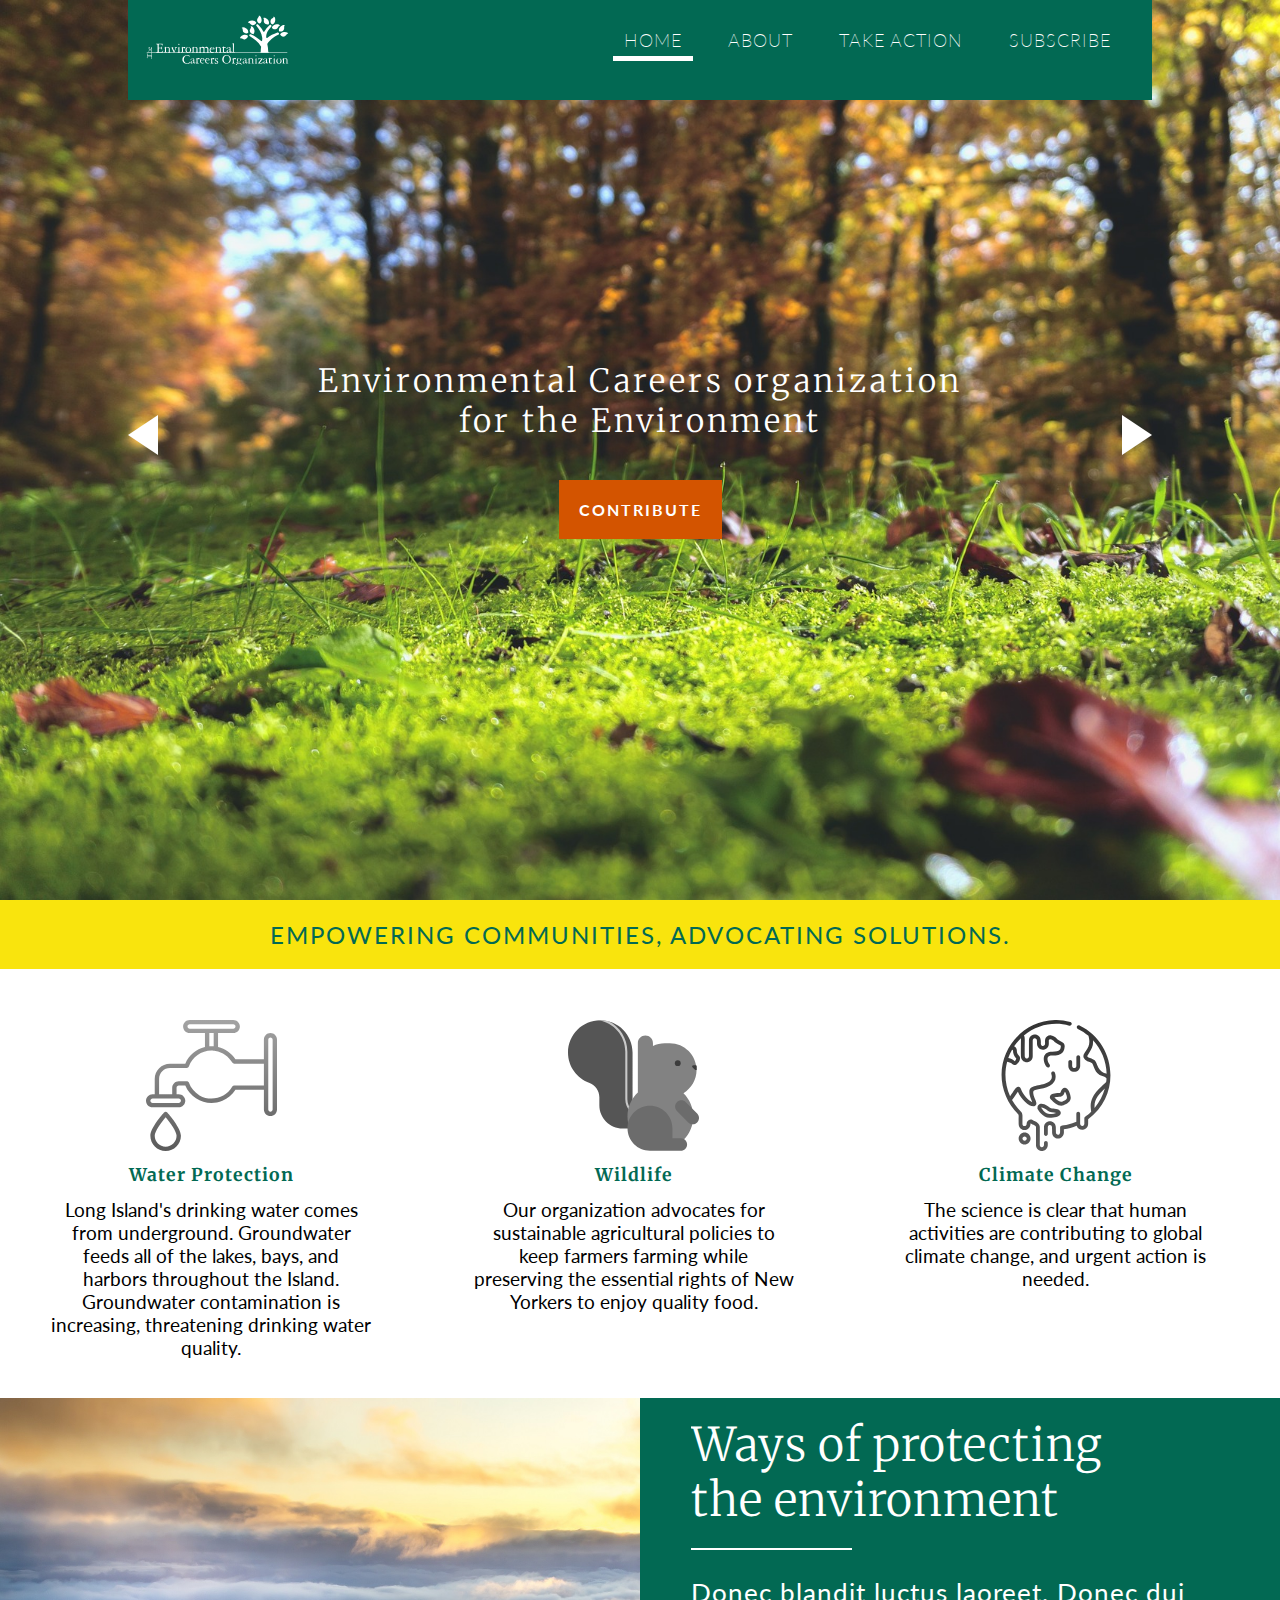
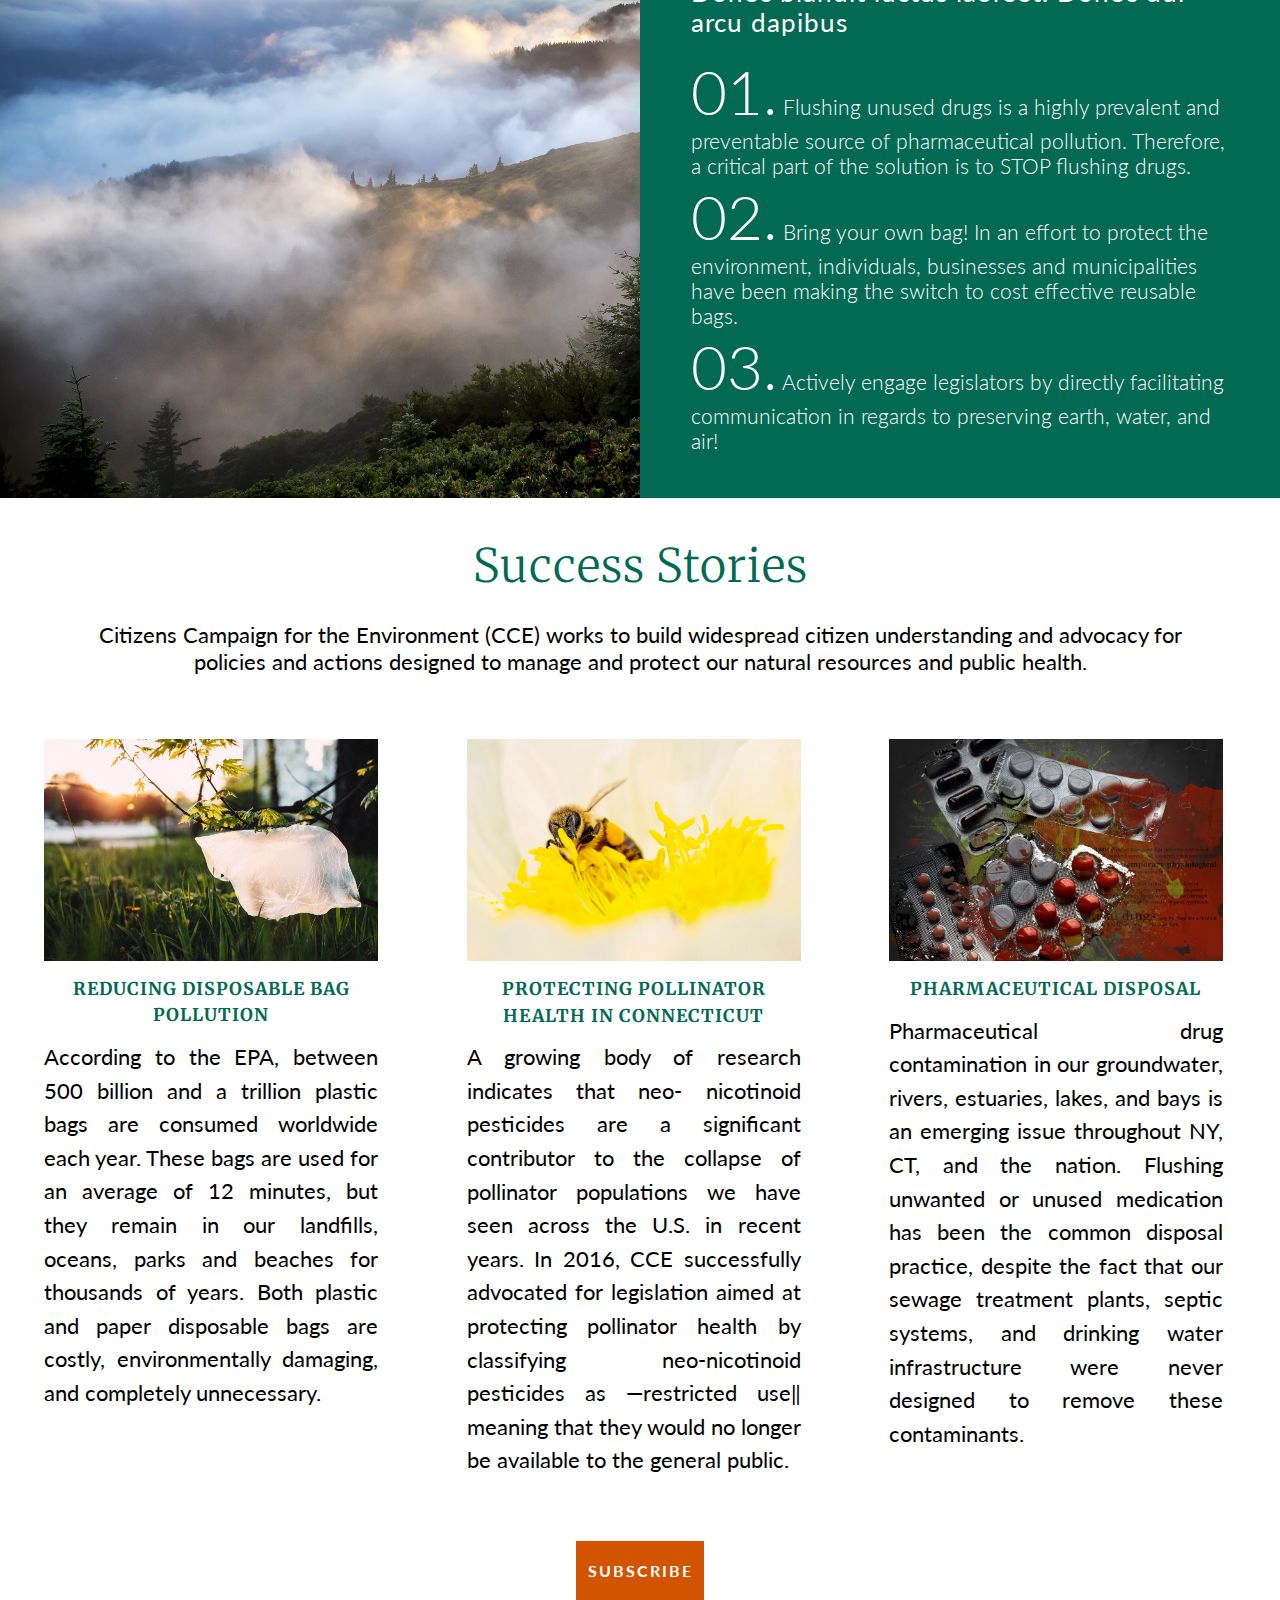
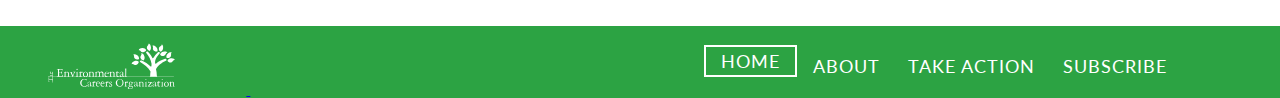
==== commit ddd93f8c: "Update index.html" ====
--- a/project/index.html
+++ b/project/index.html
@@ -11,90 +11,71 @@
     <link rel="stylesheet" href="https://use.fontawesome.com/releases/v5.1.0/css/all.css" integrity="sha384-lKuwvrZot6UHsBSfcMvOkWwlCMgc0TaWr+30HWe3a4ltaBwTZhyTEggF5tJv8tbt" crossorigin="anonymous">
 
     <!-- My css -->
-
-    <!-- <link rel="stylesheet" href="css/responsive.css">
-    <!-- <link rel="stylesheet" href="css/main.css"> -->
-
-    <link rel="stylesheet" media="screen and (min-width: 1200px)" href="css/main.css" />
-    <link rel="stylesheet" href="css/responsive_mobile.css" />
-    <link rel="stylesheet" media="screen and (min-width: 768px) and (max-width: 999px)" href="css/responsive_tablet.css" />
-
+    <link rel="stylesheet" href="css/main.css" />
+    <link rel="stylesheet" href="css/responsive.css" />
 
 
 </head>
 
 <body>
 
-    <!-- Containing the navigation and give it a marging -->
-
+    <!-- Navigation start here -->
     <div class="container-nav">
-        <a href="index.html" id="logo"></a>
+        <a href="home.html" id="logo"></a>
         <nav>
+            <a href="#" id="menu-icon"></a>
             <ul>
-                <li style="list-style: none; display: inline"></li>
-                <li>
-                    <a href="index.html" class="active">Home</a>
-                </li>
-                <li style="list-style: none; display: inline"></li>
-                <li>
-                    <a href="cce_about.html">About</a>
-                </li>
-                <li style="list-style: none; display: inline"></li>
-                <li>
-                    <a href="takeaction.html">Take Action</a>
-                </li>
-                <li style="list-style: none; display: inline"></li>
-                <li>
-                    <a href="subscribe.html">Subscribe</a>
-                </li>
-                <li style="list-style: none; display: inline"></li>
+                <li><a href="index.html" class="active">Home</a></li>
+                <li><a href="cce_about.html">About</a></li>
+                <li><a href="takeaction.html">Take action</a></li>
+                <li><a href="subscribe.html">subscribe</a></li>
             </ul>
         </nav>
     </div>
-
-    <!-- <div class="container-nav"> -->
-
-    <!-- Logo Container -->
-    <!-- <div class="logo-nav">
-            <a href="index.html"><img class="main-logo" src="images/CCE_logoBW.svg" alt="Logo of the CCE (Citizens Campaign for the Environment"></a>
-        </div> -->
-    <!-- END Logo Container -->
-
-    <!-- Toggle Menu for responsive display -->
-    <!-- <a href="#" id="iconMenu"><img src="./images/menu.svg" alt=""></a> -->
-    <!-- End Toggle -->
-    <!-- navigation -->
-    <!-- <nav id="head"> -->
-
-
-
-
-    <!-- <a href="index.html " class="active ">Home</a>
-            <a href="cce_about.html ">About</a>
-            <a href="takeaction.html ">Take Action</a>
-            <a href="subscribe.html ">Subscribe</a>
-
-        </nav> -->
-    <!-- End navigation -->
-    <!-- </div> -->
-    <!--  End navigation container -->
-
-
-    <!-- SLIDER all include -->
-    <div class="slider ">
-
-        <div class="slidea ">
-            <p>Environmental Careers organization <br>for the Environment</p>
-            <!-- <a href="subscribe.html ">Contribute</a> -->
-        </div>
-
-
-        <!-- End of Slider -->
-
-
-    </div>
-    <!-- END SLIDER all include -->
-
+    <!-- End of Navigation -->
+
+
+    <!-- ################################ -->
+    <!-- ################################ -->
+
+    <!-- Jumbotron Start Here -->
+    <div class="wrap">
+        <div id="arrow-left" class="arrow"></div>
+        <div id="slider">
+            <div class="slide slide1">
+                <div class="slide-content">
+                    <span>Environmental Careers organization
+<br>for the Environment</span>
+                    <a href="subscribe.html">Contribute</a>
+                </div>
+            </div>
+            <div class="slide slide2">
+                <div class="slide-content">
+                    <span>Reject Federal Rollbacks to Clean Air,
+    <br>Clean Water and Sound Science</span>
+                    <a href="subscribe.html">Contribute</a>
+                </div>
+            </div>
+            <div class="slide slide3">
+                <div class="slide-content">
+                    <span>Say "NO" to Offshore drilling</span>
+                    <a href="subscribe.html">Contribute</a>
+                </div>
+            </div>
+        </div>
+        <div id="arrow-right" class="arrow"></div>
+    </div>
+
+
+
+
+    <!-- End Slider -->
+
+
+    <!-- End of Jumbotron -->
+
+    <!-- ################################ -->
+    <!-- ################################ -->
 
     <!-- Empowering Section -->
 
@@ -108,19 +89,16 @@
             <img src="./images/faucetBW.svg " alt="citizens Campaign Water Protection Program ">
             <h3>Water Protection</h3>
             <p>Long Island's drinking water comes from underground. Groundwater feeds all of the lakes, bays, and harbors throughout the Island. Groundwater contamination is increasing, threatening drinking water quality.</p>
-            <!-- <a href="# ">Learn More</a> -->
         </div>
         <div class=" icon ">
             <img src="./images/squirrelBW.svg " alt="citizens Campaign Wildlife Protection Program ">
             <h3>Wildlife</h3>
             <p>Our organization advocates for sustainable agricultural policies to keep farmers farming while preserving the essential rights of New Yorkers to enjoy quality food.</p>
-            <!-- <a href="# ">Learn More</a> -->
         </div>
         <div class="icon ">
             <img src="./images/global-warmingBW.svg " alt="citizens Campaign Climate Change Program ">
             <h3>Climate Change</h3>
             <p>The science is clear that human activities are contributing to global climate change, and urgent action is needed.</p>
-            <!-- <a href="# ">Learn More</a> -->
         </div>
     </div>
     <!-- End of icon section -->
@@ -147,7 +125,6 @@
                     <li> Bring your own bag! In an effort to protect the environment, individuals, businesses and municipalities have been making the switch to cost effective reusable bags.</li>
                     <li> Actively engage legislators by directly facilitating communication in regards to preserving earth, water, and air!</li>
                 </ol>
-                <!-- <p><a href="# " class="action ">Take action</a></p> -->
             </div>
         </section>
         <!-- End of Right Colunm -->
@@ -174,7 +151,8 @@
                 <img src="./images/pexels-photo-1141835.jpeg " alt="citizens Campaign Water Protection Program ">
                 <h3>REDUCING DISPOSABLE BAG POLLUTION</h3>
                 <p>According to the EPA, between 500 billion and a trillion plastic bags are consumed worldwide each year. These bags are used for an average of 12 minutes, but they remain in our landfills, oceans, parks and beaches for thousands of years.
-                    Both plastic and paper disposable bags are costly, environmentally damaging, and completely unnecessary.</p>
+                    Both plastic and paper disposable bags are costly, environmentally damaging, and completely unnecessary.
+                </p>
             </div>
 
             <div class="iconM ">
@@ -199,24 +177,30 @@
 
     <!-- End Mission Statement Section -->
 
+
+
     <!-- Footer Section -->
     <footer>
+
         <!-- First colmun -->
         <div class="company ">
-            <a href="index.html "><img src="images/CCE_logoBW.svg " alt="Logo of the CCE (Citizens Campaign for the Environment "></a>
-
-            <div class="social ">
-                <a href=" "><i class="fab fa-facebook "></i></a>
-                <a href=" "><i class="fab fa-google-plus "></i></a>
-                <a href=" "><i class="fab fa-twitter-square "></i></a>
-                <a href=" "><i class="fab fa-pinterest-square "></i></a>
-                <a href=" "><i class="fab fa-instagram "></i></a>
-            </div>
-
-            <!-- <p>EMPOWERING COMMUNITIES, ADVOCATING SOLUTIONS.</p><br>
-            <p>Contact us: +1 631 385 6981</p><br>
-            <p>Write us: noreply@princesspheobe.com</p> -->
-        </div>
+            <a href="index.html">
+                <img src="images/CCE_logoBW.svg " alt="Logo of the CCE (Citizens Campaign for the Environment ">
+            </a>
+            <a href="https://www.facebook.com/citizensenviro/" target="_blank">
+                <i class="fab fa-facebook "></i>
+            </a>
+            <a href="https://www.youtube.com/user/citizenscampaign" target="_blank">
+                <i class="fab fa-youtube-square"></i>
+            </a>
+            <a href="https://twitter.com/citizensenviro?ref_src=twsrc%5Egoogle%7Ctwcamp%5Eserp%7Ctwgr%5Eauthor" target="_blank">
+                <i class="fab fa-twitter-square "></i>
+            </a>
+            <a href="https://www.instagram.com/citizensenviro/" target="_blank">
+                <i class="fab fa-instagram"></i>
+            </a>
+        </div>
+
 
         <!-- Second Column -->
         <div class="nav_footer ">
@@ -224,21 +208,13 @@
             <a href="cce_about.html">About</a>
             <a href="takeaction.html">Take Action</a>
             <a href="subscribe.html">Subscribe</a>
-
         </div>
 
     </footer>
 
     <!-- End Footer Section -->
 
-
-
-
-
-
-
-    <!-- inserting the javascript athe butoom of the page for faster loading -->
-    <script src=" js/main.js "></script>
+    <script src="js/slide.js"></script>
 </body>
 
-</html>+</html>
--- a/project/css/main.css
+++ b/project/css/main.css
@@ -10,46 +10,36 @@
     box-sizing: border-box;
     padding: 0;
     font-family: "lato", "Merriweather", Arial, Helvetica, sans-serif;
+    overflow-x: hidden;
 }
 
 body {
     width: 100%
 }
 
+
+/* ############################### */
+
+
+/* ############################### */
+
+#slider,
+.wrap,
+.slide-content {
+    width: 100%;
+    height: 100vh;
+}
+
+
+/* Navigation */
+
 .container-nav {
     background: #026953;
-    margin: 0 10%;
+    width: 80%;
+    left: 10%;
     height: 100px;
-}
-
-ul {
-    list-style: none;
-}
-
-li {
-    display: inline-block;
-    padding-top: 5px;
-    padding-left: 10px;
-    padding-right: 10px;
-    padding-bottom: 10px;
-}
-
-nav>ul>li a {
-    color: #fff;
-    text-decoration: none;
-    font-size: 1.4em;
-    font-weight: 400;
-    letter-spacing: 1px;
-    text-transform: uppercase;
-}
-
-#logo {
-    margin: 5px;
-    float: left;
-    width: 25%;
-    height: 80px;
-    background: url(../images/CCE_logoBW.svg) no-repeat center;
-    display: block;
+    position: fixed;
+    z-index: 2000;
 }
 
 nav {
@@ -58,9 +48,48 @@
     font-family: 'lato', sans-serif;
 }
 
+#menu-icon {
+    background: url(../images/menu-icon.png) no-repeat center;
+    display: hidden;
+    width: 32px;
+    height: 32px;
+}
+
+#logo {
+    margin: 15px;
+    float: left;
+    width: 150px;
+    height: 50px;
+    background: url(../images/CCE_logoBW.svg) no-repeat center;
+    background-size: cover;
+    display: block;
+}
+
+nav>ul {
+    list-style: none;
+}
+
+nav>ul>li {
+    display: inline-block;
+    padding: 10px
+}
+
+nav>ul>li a {
+    color: #fff;
+    text-decoration: none;
+    font-size: 1.1em;
+    font-weight: 200;
+    letter-spacing: 1px;
+    text-transform: uppercase;
+}
+
+nav>ul>li a:hover {
+    text-decoration: none;
+}
+
 nav>ul>li a.active {
-    border: 2px solid #fff;
-    padding: 5px;
+    border-bottom: 5px solid #fff;
+    padding-bottom: 5px;
 }
 
 nav>ul>li a:hover,
@@ -104,75 +133,100 @@
 }
 
 
-/* styling the navigation */
-
-
-/* Styling the slide */
-
-
-/* slide arrow */
-
-.slider {
+/* ++++++++++++++++++ */
+
+
+/* ++++++++++++++++++ */
+
+
+/* Styling the slider */
+
+.wrap {
     position: relative;
-    display: block;
-    width: 100%;
-    height: 100vh;
-    margin-top: -7.4%;
-    z-index: -9000;
-}
-
-.slider .slidea {
-    display: block;
-    position: absolute;
-    width: 100%;
-    height: 100vh;
-}
-
-.slidea {
+}
+
+.slide {
     background-size: cover;
     background-position: center;
     background-repeat: no-repeat;
+}
+
+.slide1 {
     background-image: url(../images/forest-floor-1031143_1920.jpg);
-    overflow: hidden;
-}
-
-.slidea p {
+}
+
+.slide2 {
+    background-image: url(../images/sunset-1270563_1920.jpg);
+}
+
+.slide3 {
+    background-image: url(../images/offshoredrilling.jpg);
+}
+
+.slide-content {
     display: flex;
     flex-direction: column;
     justify-content: center;
     align-items: center;
     text-align: center;
-    font-family: "Merriweather";
-    font-size: 4em;
+}
+
+.slide-content span {
+    font-size: 2em;
+    letter-spacing: .1em;
     font-weight: 100;
     color: #fff;
-    margin-top: 20%;
-}
-
-.slidea a {
-    display: flex;
-    flex-direction: column;
-    justify-content: center;
-    align-items: center;
-    text-align: center;
+    font-family: "Merriweather";
+}
+
+.slide-content a {
     text-decoration: none;
     font-family: "lato";
     letter-spacing: 2px;
-    font-size: 1em;
+    font-size: 1rem;
     font-weight: 700;
     color: #fff;
-    width: 15%;
-    margin: 2% auto;
+    width: auto;
+    margin: 3% auto 0% auto;
     padding: 20px;
     text-transform: uppercase;
     background-color: #d35400;
-    z-index: 9000;
-}
-
-.slidea a:hover {
+}
+
+.slide-content>a:hover {
     background-color: #026953;
     transition: all fade-in 1s;
 }
+
+.arrow {
+    cursor: pointer;
+    position: absolute;
+    top: 50%;
+    margin-top: -35px;
+    width: 0;
+    height: 0;
+    border-style: solid;
+}
+
+#arrow-left {
+    border-width: 20px 30px 20px 0;
+    border-color: transparent #fff transparent transparent;
+    left: 0;
+    margin-left: 10%;
+}
+
+#arrow-right {
+    border-width: 20px 0 20px 30px;
+    border-color: transparent transparent transparent #fff;
+    right: 0;
+    margin-right: 10%;
+}
+
+
+/* ++++++++++++++++++ */
+
+
+/* ++++++++++++++++++ */
 
 
 /* styling Empowering Section  */
@@ -239,7 +293,8 @@
     transform: rotate(360deg);
 }
 
-.icon a {
+
+/* .icon a {
     font-family: "lato";
     letter-spacing: 2px;
     font-size: .7em;
@@ -255,7 +310,13 @@
 .icon a:hover {
     background-color: #026953;
     transition: all fade-in 1s;
-}
+} */
+
+
+/* ++++++++++++++++++ */
+
+
+/* ++++++++++++++++++ */
 
 
 /* Protection section */
@@ -301,6 +362,7 @@
     width: 80%;
     font-family: "Merriweather";
     letter-spacing: 1px;
+    overflow: hidden;
     line-height: 1.2em;
 }
 
@@ -468,6 +530,12 @@
 /* End of Container Mission */
 
 
+/* ++++++++++++++++++ */
+
+
+/* ++++++++++++++++++ */
+
+
 /* ================================== */
 
 
@@ -487,15 +555,15 @@
 
 .company img {
     width: 30%;
-    margin-left: 15%;
+    margin-left: 10%;
+    margin-right: 15%;
     margin-top: 5px;
 }
 
-.social a:nth-child(1) {
-    margin-left: 7%;
-}
-
-.social a {
+.company a:nth-child(2),
+.company a:nth-child(3),
+.company a:nth-child(4),
+.company a:nth-child(5) {
     color: #fff;
     display: inline-block;
     font-size: 1.5em;
@@ -508,24 +576,13 @@
     transition: 1s;
 }
 
-.company>p {
-    text-align: left;
-    line-height: .8em;
-    width: 100%;
-    margin-left: 10%;
-}
-
-.company>p:nth-child(1) {
-    padding-top: 2%;
-}
-
 
 /* nav footer */
 
 .nav_footer {
     width: 45%;
     float: right;
-    margin-top: 3%;
+    margin-top: 1.5%;
 }
 
 .nav_footer>a {
@@ -536,7 +593,6 @@
     color: #fff;
     letter-spacing: 1px;
     font-weight: 400;
-    padding-top: 6px;
     font-size: 1.15em;
 }
 
@@ -582,11 +638,20 @@
 
 .nav_footer>a.active {
     border: 2px solid #fff;
-    padding: 8px;
+    padding: 3px;
 }
 
 
 /* ================================== */
+
+
+/* ++++++++++++++++++++++++++++++ */
+
+
+/* ++++++++++++++++++++++++++++++ */
+
+
+/* ++++++++++++++++++++++++++++++ */
 
 
 /* About CSS */
@@ -595,15 +660,12 @@
     position: relative;
     display: block;
     width: 100%;
-    height: 450px;
+    height: 70vh;
     background-image: url(../images/pexels-photo-1181408.jpeg);
-    /* background-size: cover; */
     background-position: center;
-    background-position-y: -300px;
     background-size: cover;
     background-repeat: no-repeat;
-    margin-top: -9.4%;
-    z-index: -9000;
+    /* z-index: -9000; */
 }
 
 .sliderabout>p {
@@ -702,6 +764,7 @@
     font-weight: 100;
     width: 80%;
     font-family: "Merriweather";
+    overflow: hidden;
     letter-spacing: 1px;
     line-height: 1.2em;
 }
@@ -789,6 +852,12 @@
 /* ==================================== */
 
 
+/* ==================================== */
+
+
+/* ==================================== */
+
+
 /* Take Action Page */
 
 #countdown {
@@ -807,25 +876,20 @@
     position: relative;
     background-image: url(../images/african-3382795_1920.jpg);
     background-size: cover;
-    height: 550px;
-    margin-top: -9%;
-    z-index: -4000;
-}
-
-
-/* .slideract .vid {
-    width: 100%;
-    height: auto;
-    position: absolute;
-    z-index: -10000;} */
-
-.sea>p {
+    overflow: hidden;
+    width: 100%;
+    height: 70vh;
+}
+
+.sea {
     font-size: 1em;
     font-weight: 400;
     font-family: "lato";
     padding-top: 1%;
-    text-align: center;
-    color: #fff;
+    margin: 0 20%;
+    text-align: center;
+    color: #fff;
+    text-shadow: 3px 3px 2px #000;
 }
 
 .slideract>p {
@@ -834,8 +898,8 @@
     font-family: "Merriweather";
     font-size: 4.3em;
     font-weight: 100;
-    color: #fff;
-    padding-top: 19%;
+    color: #026953;
+    padding-top: 13%;
 }
 
 .container_action {
@@ -876,7 +940,7 @@
 
 .takeaction>p {
     text-align: center;
-    margin: 4% 5%;
+    margin: 5% 10%;
     font-size: 1.2em;
 }
 
@@ -928,15 +992,27 @@
 /* ==================================== */
 
 
+/* ==================================== */
+
+
+/* ==================================== */
+
+
+/* ==================================== */
+
+
+/* ==================================== */
+
+
 /* Subscribe Page */
 
 .form {
     background-image: url(../images/subscribeimage.jpg);
     background-repeat: no-repeat;
     width: 100%;
+    height: 100vh;
+    background-size: cover;
     position: absolute;
-    margin-top: -8.4%;
-    z-index: -3000;
 }
 
 .form form {
@@ -999,75 +1075,3 @@
 
 
 /* End of Subscribe Page */
-
-
-/* ==================================== */
-
-
-/* ==================================== */
-
-
-/* ==================================== */
-
-
-/* ==================================== */
-
-
-/* ==================================== */
-
-
-/* ==================================== */
-
-
-/* ==================================== */
-
-
-/* ==================================== */
-
-
-/* ==================================== */
-
-
-/* ==================================== */
-
-
-/* ==================================== */
-
-
-/* ==================================== */
-
-
-/* ==================================== */
-
-
-/* ==================================== */
-
-
-/* ==================================== */
-
-
-/* ==================================== */
-
-
-/* ==================================== */
-
-
-/* ==================================== */
-
-
-/* ==================================== */
-
-
-/* ==================================== */
-
-
-/* ==================================== */
-
-
-/* ==================================== */
-
-
-/* ==================================== */
-
-
-/* ==================================== */--- a/project/css/responsive.css
+++ b/project/css/responsive.css
@@ -1,123 +1,1323 @@
-    @media only screen and (min-width: 320px) {
-        /* Styles here */
-        /* styling the navigation */
+    /* Small Mobile Phone (max width of 320px && 568px)*/
+    
+    @media only screen and (max-width: 568px) {
+        #slider,
+        .wrap,
+        .slide-content {
+            height: 70vh;
+        }
+        #menu-icon {
+            display: inline-block;
+        }
         .container-nav {
-            margin: 0 auto;
+            width: 100%;
+            left: 0;
+            position: fixed;
+            z-index: 2000;
+        }
+        nav ul,
+        nav:active ul {
+            display: none;
+            position: fixed;
+            padding: 5px;
             background: #026953;
-            padding: 0 auto;
-            width: auto;
-            overflow: hidden;
-        }
-        .logo-nav,
-        .main-logo {
+            right: 0px;
+            top: 65px;
+            width: 50%;
+            z-index: 2000;
+        }
+        nav:hover ul {
             display: block;
-            width: 70%;
-            margin: 0 auto;
-        }
-        #head>a {
-            display: inline-block;
-            padding-top: none;
-            font-size: 1em;
-            margin: 0px auto;
-        }
-        #head>a::before,
-        #head>a::after {
-            display: block;
-            opacity: 0;
-        }
-        #head>a::before {
-            margin-right: 0px;
+            background: #026953;
+            z-index: 2000;
+        }
+        nav li {
+            text-align: center;
+            width: 100%;
+            padding: 5px 0;
+            margin: 0;
+            z-index: 2000;
+        }
+        nav>ul>li a::before {
             content: none;
-        }
-        #head>a::after {
-            margin-left: 0px;
+            transform: none;
+        }
+        nav>ul>li a::after {
+            margin-left: 5px;
             content: none;
-        }
-        a.active {
-            border: 1px solid #fff;
-            padding: 3px;
-        }
-        /* Styling the slide */
-        .slider {
-            display: block;
-            width: 100%;
-            height: 250px;
-            overflow-y: hidden;
-            margin-top: 0%;
-        }
-        .slider .slidea {
-            display: block;
-            width: 100%;
-            height: 250px;
-        }
-        .slidea p {
-            display: flex;
-            flex-direction: row;
-            justify-content: center;
-            font-size: 1.5em;
-            color: #fff;
-            margin-top: 23%;
-        }
-        .slidea a {
-            display: none;
-        }
+            transform: none;
+        }
+        nav>ul>li a:hover::before,
+        nav>ul>li a:hover::after,
+        nav>ul>li a:focus::before,
+        nav>ul>li a:focus::after {
+            opacity: none;
+            transform: none;
+        }
+        .slide-content span {
+            font-size: .6rem;
+            padding-bottom: 10%;
+        }
+        .slide-content a {
+            margin: 15% auto 0% auto;
+            padding: 20px;
+        }
+        .arrow {
+            margin-top: -5px;
+        }
+        #arrow-left {
+            border-width: 10px 20px 10px 0;
+            margin-left: 5%;
+        }
+        #arrow-right {
+            border-width: 10px 0 10px 20px;
+            margin-right: 5%;
+        }
+        /* ++++++++++++++++++++++++++++ */
+        /* ++++++++++++++++++++++++++++ */
         /* styling Empowering Section  */
         .text {
-            margin-top: 0%;
-            font-size: 1em;
-            letter-spacing: 2px;
-            padding-top: 10px;
-            padding-bottom: 10px;
+            font-size: 1.3rem;
         }
         .container_icon {
             width: 100%;
-            height: auto;
-            padding-top: 2%;
-            margin-bottom: 0;
+            display: block;
         }
         .icon {
             width: 100%;
-            display: block;
         }
         .icon p,
         .icon img,
         .icon h3,
+        .icon a {
+            text-align: justify;
+        }
+        .icon>p {
+            width: 90%;
+        }
+        .icon h3 {
+            padding-top: 5%;
+            font-size: 1.5em;
+        }
+        .icon img {
+            width: 45%;
+            margin-top: 6%;
+            transition: none;
+        }
+        .icon img:hover {
+            transform: none;
+        }
+        /* ++++++++++++++++++ */
+        /* ++++++++++++++++++ */
+        /* ++++++++++++++++++ */
+        /* Protection section */
+        #empower {
+            max-height: none;
+            height: auto;
+            margin-top: 5%;
+            width: 100%;
+            overflow: none;
+            background: #026953;
+        }
+        .group hr {
+            border: .5px solid #fff;
+            width: 100%;
+            margin-top: 20px;
+        }
+        .left {
+            float: none;
+            height: 30vh;
+            width: 100%;
+        }
+        .right {
+            float: none;
+            width: 100%;
+            height: auto;
+        }
+        .group {
+            padding: 3% 8%;
+        }
+        .group h2 {
+            padding-top: 5%;
+            font-size: 1.5em;
+            text-align: center;
+            font-weight: 100;
+            width: 100%;
+        }
+        .group p {
+            font-size: .9em;
+            font-weight: 400;
+            font-family: "lato";
+            padding-top: 15%;
+            letter-spacing: 1px;
+        }
+        /* ==================================================== */
+        /* changing list number font size and font family */
+        .group ol {
+            list-style-type: none;
+            counter-reset: listNumbering;
+        }
+        .group ol>li {
+            font-size: 1em;
+            counter-increment: listNumbering;
+        }
+        .group ol>li:before {
+            content: counter(listNumbering, decimal-leading-zero)'.';
+            font-size: 1.7em;
+            padding-top: 10%;
+        }
+        .group li {
+            text-align: justify;
+            font-family: "lato";
+            padding-top: 5%;
+            font-weight: 300;
+            width: 100%;
+        }
+        /* End changing list number font size and font family */
+        /* +++++++++++++++++++++++++++++++++++++++++++++++++++ */
+        /* +++++++++++++++++++++++++++++++++++++++++++++++++++ */
+        /* +++++++++++++++++++++++++++++++++++++++++++++++++++ */
+        /* Container Mission Page */
+        .mission h2 {
+            font-size: 2em;
+            margin-top: 3%;
+        }
+        .mission>p {
+            text-align: justify;
+            font-size: 1rem;
+        }
+        .container_mission {
+            width: 100%;
+            height: auto;
+            padding-top: 3%;
+            display: block;
+            margin-bottom: 3%;
+        }
+        .iconM p,
+        .iconM img,
         {
+            display: block;
+            padding: 0 5%;
+            flex-direction: none;
+            text-align: justify;
+        }
+        .iconM>p {
+            font-size: 1rem;
+        }
+        .iconM {
+            width: 100%;
+            padding: 2%;
+        }
+        .iconM>img {
+            width: 100%;
+            transition: none;
+        }
+        .iconM img:hover {
+            transform: none;
+        }
+        .mission a {
+            display: flex;
+            width: 50%;
+            font-family: "lato";
+            letter-spacing: 2px;
+            font-size: .6em;
+            margin: 5% auto;
+            padding: 20px 50px;
+        }
+        .mission a:hover {
+            transition: none;
+        }
+        /* End of Container Mission */
+        /* ++++++++++++++++++ */
+        /* ++++++++++++++++++ */
+        /* ++++++++++++++++++ */
+        /* ++++++++++++++++++ */
+        /* ================================== */
+        /* Styling the footer */
+        footer {
+            background: #2CA343;
+            height: auto;
+            overflow: hidden;
+        }
+        .company {
+            width: 100%;
+            float: left;
+            margin-top: .4%;
+        }
+        .company img {
+            width: 30%;
+            margin-left: 10%;
+            margin-right: 15%;
+            margin-top: 5px;
+        }
+        .company a:nth-child(2),
+        .company a:nth-child(3),
+        .company a:nth-child(4),
+        .company a:nth-child(5) {
+            color: #fff;
+            display: inline-block;
+            font-size: 1.3em;
+            padding-left: 3%;
+            margin-bottom: 3%;
+        }
+        .company a:hover {
+            transition: none;
+        }
+        /* nav footer */
+        .nav_footer {
+            display: none;
+        }
+        /* ++++++++++++++++++++++++++++++ */
+        /* ++++++++++++++++++++++++++++++ */
+        /* About CSS */
+        .sliderabout>p {
+            text-align: center;
             margin: 0 auto;
-            padding: 0 2%;
-            text-align: center;
+            font-size: 2rem;
+            padding-top: 75%;
+        }
+        .staff h2 {
+            font-size: 2.9em;
+            font-weight: 100;
+            margin-top: 9%;
+            margin-bottom: 1%;
+        }
+        /* About Plus section */
+        #aboutP {
+            width: 100%;
+            background: #026953;
+        }
+        .groupP hr {
+            border: .5px solid #fff;
+            width: 100%;
+            margin-top: 20px;
+        }
+        .leftP {
+            float: none;
+            height: 30vh;
+            width: 100%;
+            background-image: url(../images/mountains-889131.jpg);
+            background-size: cover;
+            background-repeat: no-repeat;
+        }
+        .rightP {
+            float: none;
+            width: 100%;
+            height: auto;
+            background: #026953;
+            color: #fff;
+            overflow: none;
+        }
+        .groupP {
+            padding: 3% 8%;
+        }
+        .groupP h2 {
+            font-size: 1.5em;
+            width: 100%;
+            text-align: center;
+        }
+        .groupP p {
+            font-size: 1em;
+            font-weight: 200;
+            font-family: "lato";
+        }
+        /* Office location css for the about page */
+        #offices {
+            display: block;
+        }
+        .locations {
+            margin: 0 auto;
+            width: 100%;
+            padding-bottom: 2%;
+        }
+        .locations>h3 {
+            margin-top: 6%;
+            font-size: 1em;
+            margin-bottom: 7%;
+            text-transform: uppercase;
+            text-align: center;
+        }
+        .locations>p {
+            text-align: center;
+            line-height: 1.6em;
+            font-size: .8em;
+        }
+        .locations>a {
+            text-decoration: none;
+            text-decoration-style: none;
+        }
+        /* Caroussel Style for the about page */
+        #caroussel {
+            position: relative;
+            height: 300px;
+            padding: 0px;
+            margin: 0px;
+            list-style-type: none;
+        }
+        /* ==================================== */
+        /* ==================================== */
+        /* ==================================== */
+        /* ==================================== */
+        /* Take Action Page */
+        #countdown {
+            text-align: center;
+            color: #fff;
+            font-family: "lato";
+            font-size: 1em;
+            padding-top: 3%;
+            background: #d35400;
+            padding: 10px 10px;
+            margin: 2% auto;
+            width: 100%;
+        }
+        .slideract {
+            position: relative;
+            background-image: url(../images/african-3382795_1920.jpg);
+            background-size: cover;
+            overflow: hidden;
+            width: 100%;
+            height: 80vh;
+        }
+        .sea {
+            font-size: 1em;
+            font-weight: 400;
+            width: 90%;
+            font-family: "lato";
+            padding-top: 10%;
+            padding-bottom: 10%;
+            margin: 0 auto;
+            text-align: center;
+            color: #fff;
+            text-shadow: 3px 3px 2px #000;
+        }
+        .slideract>p {
+            text-align: center;
+            margin: 0 auto;
+            font-family: "Merriweather";
+            font-size: 2.3rem;
+            font-weight: 300;
+            color: #026953;
+            padding-top: 50%;
+        }
+        .container_action {
+            width: 100%;
+            height: auto;
+            padding-top: 3%;
+            display: block;
+            margin-bottom: 3%;
+        }
+        .petition img,
+        .petition h3 {
+            display: block;
             align-items: center;
-            text-decoration: none;
-        }
-        .icon p {
-            padding-top: 3%;
-            font-size: 1em;
+            margin: 0 auto;
+            text-align: justify;
+        }
+        .petition img {
             width: 80%;
-        }
-        .icon h3 {
-            padding-top: 3%;
+            border: solid 1px #026953;
+        }
+        .petition p {
+            padding-top: 5%;
+            padding-bottom: 3%;
+            margin: 0 5%;
+            line-height: 1.5em;
+        }
+        .petition h3 {
+            margin-top: 4%;
             font-size: 1.1em;
             letter-spacing: 1px;
             font-family: "Merriweather";
             color: #026953;
+            text-align: center;
+        }
+        .petition {
+            width: 100%;
+            align-items: flex-end;
+        }
+        .petition button {
+            display: flex;
+            justify-content: center;
+            align-items: center;
+            text-align: center;
+            font-family: "lato";
+            letter-spacing: 2px;
+            font-size: 1em;
+            font-weight: 700;
+            color: #fff;
+            width: auto;
+            margin: 4% auto 9% auto;
+            padding: 10px 30px;
+            text-transform: uppercase;
+            background-color: #d35400;
+        }
+        .petition button:hover {
+            background-color: #026953;
+            transition: none;
+        }
+        .takeaction>p {
+            text-align: justify;
+            margin: 5% 5%;
+            font-size: 1em;
+        }
+        .slideract>h2 {
+            font-family: "Merriweather";
+            position: absolute;
+            z-index: 3000;
+            top: 0;
+            right: 50;
+            text-align: center;
+            color: #026953;
+            font-size: 2.9em;
+            font-weight: 100;
+            letter-spacing: 1px;
+            margin-top: 3%;
+        }
+        /* End Take Action CSS */
+        /* ==================================== */
+        /* ==================================== */
+        /* ==================================== */
+        /* ==================================== */
+        /* Subscribe Page */
+        .form {
+            background-image: url(../images/subscribeimage.jpg);
+            background-repeat: no-repeat;
+            width: 100%;
+            height: 100vh;
+            background-size: cover;
+            position: absolute;
+        }
+        .form form {
+            width: 90%;
+        }
+        .form h1 {
+            font-family: "Merriweather";
+            font-size: 2em;
+            color: #fff;
+            margin-bottom: 5%;
+            margin-top: 35%;
+            font-weight: 100;
+            letter-spacing: 1px;
+            text-align: center;
+        }
+        .form input {
+            margin: 2% auto;
+            position: relative;
+            display: flex;
+            align-content: center;
+            width: 90%;
+            padding: 25px 10px;
+            color: #000;
+        }
+         ::placeholder {
+            color: #000;
+            font-weight: bold;
+        }
+        .subscribe {
+            display: flex;
+            justify-content: center;
+            align-items: center;
+            text-align: center;
+            font-family: "lato";
+            letter-spacing: 2px;
+            width: 30%;
+            font-size: 1em;
+            font-weight: 700;
+            color: #fff;
+            width: auto;
+            margin-top: 5px;
+            margin-left: auto;
+            margin-right: auto;
+            padding: 20px 50px;
+            text-transform: uppercase;
+            background-color: #d35400;
+        }
+        .subscribe:hover {
+            background-color: #026953;
+            transition: all fade-in 1s;
+        }
+        /* End of Subscribe Page */
+    }
+    /* ================================== */
+    /* ================================== */
+    /* ================================== */
+    /* ================================== */
+    /* Small Mobile Phone (min width of 569px && max 747px)*/
+    
+    @media only screen and (min-width:569px) and (max-width: 747px) {
+        #slider,
+        .wrap,
+        .slide-content {
+            height: 70vh;
+        }
+        #menu-icon {
+            display: inline-block;
+        }
+        .container-nav {
+            width: 100%;
+            left: 0;
+            position: fixed;
+            z-index: 2000;
+        }
+        nav ul,
+        nav:active ul {
+            display: none;
+            position: fixed;
+            padding: 5px;
+            background: #026953;
+            right: 0px;
+            top: 65px;
+            width: 50%;
+            z-index: 2000;
+        }
+        nav:hover ul {
+            display: block;
+            background: #026953;
+            z-index: 2000;
+        }
+        nav li {
+            text-align: center;
+            width: 100%;
+            padding: 5px 0;
+            margin: 0;
+            z-index: 2000;
+        }
+        nav>ul>li a::before {
+            content: none;
+            transform: none;
+        }
+        nav>ul>li a::after {
+            margin-left: 5px;
+            content: none;
+            transform: none;
+        }
+        nav>ul>li a:hover::before,
+        nav>ul>li a:hover::after,
+        nav>ul>li a:focus::before,
+        nav>ul>li a:focus::after {
+            opacity: none;
+            transform: none;
+        }
+        .slide-content span {
+            font-size: .6rem;
+            padding-bottom: none;
+        }
+        .slide-content a {
+            margin: 6% auto 0% auto;
+            padding: 20px;
+        }
+        .arrow {
+            margin-top: -5px;
+        }
+        #arrow-left {
+            border-width: 10px 20px 10px 0;
+            margin-left: 5%;
+        }
+        #arrow-right {
+            border-width: 10px 0 10px 20px;
+            margin-right: 5%;
+        }
+        /* ++++++++++++++++++++++++++++ */
+        /* ++++++++++++++++++++++++++++ */
+        /* styling Empowering Section  */
+        .text {
+            font-size: 1.3em;
+        }
+        .icon {
+            width: 33%;
+        }
+        .icon p,
+        .icon img,
+        .icon h3,
+        .icon a {
+            text-align: left;
+        }
+        .icon>p {
+            padding-top: 3%;
+            font-size: 1.2em;
+            width: 80%;
+        }
+        .icon img {
+            transition: none;
+        }
+        .icon img:hover {
+            transform: none;
+        }
+        .icon a:hover {
+            transition: none;
+        }
+        /* ++++++++++++++++++ */
+        /* ++++++++++++++++++ */
+        /* ++++++++++++++++++ */
+        /* Protection section */
+        #empower {
+            max-height: none;
+            height: auto;
+            margin-top: 5%;
+            width: 100%;
+            overflow: none;
+            background: #026953;
+        }
+        .group hr {
+            border: .5px solid #fff;
+            width: 100%;
+            margin-top: 20px;
+        }
+        .left {
+            float: none;
+            height: 30vh;
+            width: 100%;
+        }
+        .right {
+            float: none;
+            width: 100%;
+            height: auto;
+        }
+        .group {
+            padding: 3% 8%;
+        }
+        .group h2 {
+            padding-top: 5%;
+            font-size: 1.5em;
+            text-align: center;
+            font-weight: 100;
+            width: 100%;
+        }
+        .group p {
+            font-size: .9em;
+            font-weight: 400;
+            font-family: "lato";
+            padding-top: 15%;
+            letter-spacing: 1px;
+        }
+        /* ==================================================== */
+        /* changing list number font size and font family */
+        .group ol {
+            list-style-type: none;
+            counter-reset: listNumbering;
+        }
+        .group ol>li {
+            font-size: 1em;
+            counter-increment: listNumbering;
+        }
+        .group ol>li:before {
+            content: counter(listNumbering, decimal-leading-zero)'.';
+            font-size: 1.7em;
+            padding-top: 10%;
+        }
+        .group li {
+            text-align: justify;
+            font-family: "lato";
+            padding-top: 5%;
+            font-weight: 300;
+            width: 100%;
+        }
+        /* End changing list number font size and font family */
+        /* +++++++++++++++++++++++++++++++++++++++++++++++++++ */
+        /* +++++++++++++++++++++++++++++++++++++++++++++++++++ */
+        /* +++++++++++++++++++++++++++++++++++++++++++++++++++ */
+        /* Container Mission Page */
+        .mission h2 {
+            font-family: "Merriweather";
+            text-align: center;
+            color: #026953;
+            font-size: 2.9em;
+            font-weight: 100;
+            letter-spacing: 1px;
+            margin-top: 3%;
+        }
+        .mission>p {
+            text-align: center;
+            font-size: 1.2em;
+            margin: 0 5%;
+            padding-top: 2%;
+        }
+        .iconM p,
+        .iconM img,
+        .iconM h3 {
+            display: flex;
+            padding: 0 5%;
+            flex-direction: column;
+            align-items: center;
+            text-align: left;
+            line-height: 1.5em;
+            font-size: 1em;
+        }
+        .iconM>p {
+            padding-top: 3%;
+            font-size: 1.2em;
+            text-align: left;
+        }
+        .iconM h3 {
+            margin-top: 4%;
+            font-size: 1.3em;
+            letter-spacing: 0px;
+            font-family: "Merriweather";
+            color: #026953;
+            text-align: center;
+        }
+        .iconM {
+            padding: .5%;
+        }
+        .iconM>img {
+            transition: none;
+        }
+        .iconM img:hover {
+            transform: none;
+        }
+        .mission a:hover {
+            transition: none;
+        }
+        /* End of Container Mission */
+        /* ++++++++++++++++++ */
+        /* ++++++++++++++++++ */
+        /* ++++++++++++++++++ */
+        /* ++++++++++++++++++ */
+        /* ================================== */
+        /* Styling the footer */
+        footer {
+            background: #2CA343;
+            height: auto;
+            width: 100%;
+            overflow: hidden;
+        }
+        .company {
+            width: 100%;
+            float: none;
+        }
+        .company img {
+            width: 30%;
+            margin-left: 10%;
+            margin-right: 15%;
+            margin-top: 5px;
+        }
+        .company a:hover {
+            transition: none;
+        }
+        /* nav footer */
+        .nav_footer {
+            display: none;
+        }
+        /* ++++++++++++++++++++++++++++++ */
+        /* ++++++++++++++++++++++++++++++ */
+        /* About CSS */
+        .sliderabout>p {
+            text-align: center;
+            margin: 0 auto;
+            font-size: 2rem;
+            padding-top: 40%;
+        }
+        .staff h2 {
+            font-size: 2.9em;
+            font-weight: 100;
+            margin-top: 9%;
+            margin-bottom: 1%;
+        }
+        /* About Plus section */
+        #aboutP {
+            width: 100%;
+            background: #026953;
+        }
+        .groupP hr {
+            border: .5px solid #fff;
+            width: 100%;
+            margin-top: 20px;
+        }
+        .leftP {
+            float: none;
+            height: 30vh;
+            width: 100%;
+            background-image: url(../images/mountains-889131.jpg);
+            background-size: cover;
+            background-repeat: no-repeat;
+        }
+        .rightP {
+            float: none;
+            width: 100%;
+            height: auto;
+            background: #026953;
+            color: #fff;
+            overflow: none;
+        }
+        .groupP {
+            padding: 3% 8%;
+        }
+        .groupP h2 {
+            font-size: 1.5em;
+            width: 100%;
+            text-align: center;
+        }
+        .groupP p {
+            font-size: 1em;
+            font-weight: 200;
+            font-family: "lato";
+        }
+        /* Office location css for the about page */
+        #offices {
+            display: block;
+        }
+        .locations {
+            margin: 0 auto;
+            width: 100%;
+            padding-bottom: 2%;
+        }
+        .locations>h3 {
+            margin-top: 6%;
+            font-size: 1em;
+            margin-bottom: 7%;
+            text-transform: uppercase;
+            text-align: center;
+        }
+        .locations>p {
+            text-align: center;
+            line-height: 1.6em;
+            font-size: .8em;
+        }
+        .locations>a {
+            text-decoration: none;
+            text-decoration-style: none;
+        }
+        /* Caroussel Style for the about page */
+        #caroussel {
+            position: relative;
+            height: 300px;
+            padding: 0px;
+            margin: 0px;
+            list-style-type: none;
+        }
+        /* ==================================== */
+        /* ==================================== */
+        /* ==================================== */
+        /* ==================================== */
+        /* Take Action Page */
+        #countdown {
+            text-align: center;
+            color: #fff;
+            font-family: "lato";
+            font-size: 1em;
+            padding-top: 3%;
+            background: #d35400;
+            padding: 10px 10px;
+            margin: 5% auto;
+            width: 80%;
+        }
+        .slideract {
+            position: relative;
+            background-image: url(../images/african-3382795_1920.jpg);
+            background-size: cover;
+            overflow: hidden;
+            width: 100%;
+            height: 80vh;
+        }
+        .sea {
+            font-size: 1em;
+            font-weight: 400;
+            width: 90%;
+            font-family: "lato";
+            padding-top: 6%;
+            padding-bottom: 3%;
+            text-align: center;
+            color: #fff;
+            text-shadow: 3px 3px 2px #000;
+        }
+        .slideract>p {
+            text-align: center;
+            margin: 0 auto;
+            font-family: "Merriweather";
+            font-size: 2.3rem;
+            font-weight: 300;
+            color: #026953;
+            padding-top: 30%;
+        }
+        .container_action {
+            width: 100%;
+            height: auto;
+            padding-top: 3%;
+            display: block;
+            margin-bottom: 3%;
+        }
+        .petition img,
+        .petition h3 {
+            display: block;
+            align-items: center;
+            margin: 0 auto;
+            text-align: justify;
+        }
+        .petition img {
+            width: 80%;
+            border: solid 1px #026953;
+        }
+        .petition p {
+            padding-top: 5%;
+            padding-bottom: 3%;
+            margin: 0 5%;
+            line-height: 1.5em;
+        }
+        .petition h3 {
+            margin-top: 4%;
+            font-size: 1.1em;
+            letter-spacing: 1px;
+            font-family: "Merriweather";
+            color: #026953;
+            text-align: center;
+        }
+        .petition {
+            width: 100%;
+            align-items: flex-end;
+        }
+        .petition button {
+            display: flex;
+            justify-content: center;
+            align-items: center;
+            text-align: center;
+            font-family: "lato";
+            letter-spacing: 2px;
+            font-size: 1em;
+            font-weight: 700;
+            color: #fff;
+            width: auto;
+            margin: 4% auto 9% auto;
+            padding: 10px 30px;
+            text-transform: uppercase;
+            background-color: #d35400;
+        }
+        .petition button:hover {
+            background-color: #026953;
+            transition: none;
+        }
+        .takeaction>p {
+            text-align: justify;
+            margin: 5% 5%;
+            font-size: 1em;
+        }
+        .slideract>h2 {
+            font-family: "Merriweather";
+            position: absolute;
+            z-index: 3000;
+            top: 0;
+            right: 50;
+            text-align: center;
+            color: #026953;
+            font-size: 2.9em;
+            font-weight: 100;
+            letter-spacing: 1px;
+            margin-top: 3%;
+        }
+        /* End Take Action CSS */
+        /* ==================================== */
+        /* ==================================== */
+        /* ==================================== */
+        /* ==================================== */
+        /* Subscribe Page */
+        .form {
+            background-image: url(../images/subscribeimage.jpg);
+            background-repeat: no-repeat;
+            width: 100%;
+            height: 100vh;
+            background-size: cover;
+            position: absolute;
+        }
+        .form form {
+            width: 90%;
+        }
+        .form h1 {
+            font-family: "Merriweather";
+            font-size: 2em;
+            color: #fff;
+            margin-bottom: 5%;
+            margin-top: 35%;
+            font-weight: 100;
+            letter-spacing: 1px;
+            text-align: center;
+        }
+        .form input {
+            margin: 2% auto;
+            position: relative;
+            display: flex;
+            align-content: center;
+            width: 90%;
+            padding: 25px 10px;
+            color: #000;
+        }
+         ::placeholder {
+            color: #000;
+            font-weight: bold;
+        }
+        .subscribe {
+            display: flex;
+            justify-content: center;
+            align-items: center;
+            text-align: center;
+            font-family: "lato";
+            letter-spacing: 2px;
+            width: 30%;
+            font-size: 1em;
+            font-weight: 700;
+            color: #fff;
+            width: auto;
+            margin-top: 5px;
+            margin-left: auto;
+            margin-right: auto;
+            padding: 20px 50px;
+            text-transform: uppercase;
+            background-color: #d35400;
+        }
+        .subscribe:hover {
+            background-color: #026953;
+            transition: all fade-in 1s;
+        }
+        /* End of Subscribe Page */
+    }
+    /* ================================== */
+    /* ++++++++++++++++++++++++++++++ */
+    /* Tablet Sizes   for a maximum width of 1112px (Ipad mini to Ipad Pro included some desktop screen with small width*/
+    
+    @media all and (max-width: 1112px) {
+        .container-nav {
+            width: 100%;
+            left: 0;
+            z-index: 1000;
+            position: fixed;
+        }
+        .slide-content span {
+            font-size: 1.5em;
+            color: #fff;
+            font-family: "Merriweather";
         }
         .icon img {
             width: 35%;
             margin-top: 6%;
+            transition: none;
         }
         .icon img:hover {
             transform: none;
         }
+        /* Protection section */
+        .group hr {
+            border: .5px solid #fff;
+            width: 80%;
+            margin-top: 20px;
+        }
+        .left {
+            float: left;
+            height: 500px;
+            width: 40%;
+        }
+        .right {
+            float: right;
+            width: 60%;
+            height: 500px;
+        }
+        .group {
+            padding: 3% 8%;
+        }
+        .group h2 {
+            font-size: 1.9em;
+        }
+        .group p {
+            font-size: 1.em;
+            font-weight: 400;
+            font-family: "lato";
+            padding-top: 2%;
+            letter-spacing: 1px;
+        }
+        /* ==================================================== */
+        /* changing list number font size and font family */
+        .group ol>li {
+            font-size: 1.em;
+        }
+        .group ol>li:before {
+            content: counter(listNumbering, decimal-leading-zero)'.';
+            font-size: 1em;
+            font-weight: bold;
+            padding-top: 6%;
+        }
+        .group li {
+            font-family: "lato";
+            font-weight: 300;
+            width: 100%;
+        }
+        /* End changing list number font size and font family */
+        /* ==================================================== */
+        /* Container Mission Page */
+        .mission>p {
+            text-align: center;
+            font-size: 1.2em;
+            margin: 0 5%;
+            padding-top: 2%;
+        }
+        .iconM>p {
+            padding-top: 3%;
+            font-size: 1.1em;
+            text-align: justify;
+        }
+        .iconM h3 {
+            margin-top: 4%;
+            font-size: 1.1em;
+            letter-spacing: 1px;
+            font-family: "Merriweather";
+            color: #026953;
+            text-align: center;
+        }
+        .iconM>img {
+            transition: none;
+        }
+        .iconM img:hover {
+            transform: none;
+        }
+        .mission a {
+            display: flex;
+            width: 20%;
+            justify-content: center;
+            text-decoration: none;
+            align-items: center;
+            font-family: "lato";
+            letter-spacing: 2px;
+            font-size: 1em;
+            font-weight: 700;
+            color: #fff;
+            margin: 2% auto;
+            padding: 20px 50px;
+            text-transform: uppercase;
+            background-color: #d35400;
+        }
+        .mission a:hover {
+            background-color: #026953;
+            transition: all fade-in 1s;
+        }
+        /* End of Container Mission */
+        /* ================================== */
+        /* Styling the footer */
+        .company {
+            width: 40%;
+            float: left;
+            margin-top: .4%;
+        }
+        .company img {
+            width: 30%;
+            margin-left: 10%;
+        }
+        .company a:nth-child(2),
+        .company a:nth-child(3),
+        .company a:nth-child(4),
+        .company a:nth-child(5) {
+            color: #fff;
+            font-size: 1em;
+        }
+        .social a:nth-child(1) {
+            margin-left: 1%;
+        }
+        .social a {
+            color: #fff;
+            display: inline-block;
+            font-size: 1em;
+            padding-left: 0%;
+            margin-bottom: 3%;
+        }
+        .company>p:nth-child(1) {
+            padding-top: 2%;
+        }
+        /* nav footer */
+        .nav_footer>a {
+            font-size: .6em;
+        }
+        .nav_footer>a:hover,
+        .nav_footer>a:focus {
+            outline: none;
+        }
+        /* ================================== */
+        /* About CSS */
+        /* About Plus section */
+        .groupP hr {
+            border: .5px solid #fff;
+            width: 80%;
+            margin-top: 20px;
+        }
+        .leftP {
+            float: left;
+            height: 400px;
+            width: 30%;
+        }
+        .rightP {
+            width: 70%;
+            height: 400px;
+        }
+        .groupP {
+            padding: 3% 3%;
+        }
+        .groupP h2 {
+            font-size: 1.4em;
+            font-weight: 100;
+            width: 100%;
+            font-family: "Merriweather";
+            letter-spacing: 1px;
+            line-height: 1.2em;
+        }
+        .groupP p {
+            font-size: .7em;
+            text-align: justify;
+            font-weight: 300;
+            font-family: "lato";
+            padding-top: 2%;
+            letter-spacing: 1px;
+        }
+        /* ==================================== */
+        /* Take Action Page */
+        #countdown {
+            padding: 10px 10px;
+            margin: 7% auto;
+            width: 85%;
+        }
+        .slideract {
+            position: relative;
+            background-image: url(../images/african-3382795_1920.jpg);
+            background-size: cover;
+            height: 550px;
+            margin-top: -9%;
+            z-index: -4000;
+        }
+        .sea {
+            /* style for the text on top of the countdown */
+            font-size: 1em;
+            font-weight: 400;
+            font-family: "lato";
+            padding-top: 1%;
+            margin: 0 auto;
+            text-align: center;
+            color: #fff;
+            text-shadow: 3px 3px 2px #000;
+        }
+        .slideract>p {
+            text-align: center;
+            margin: 0 auto;
+            font-family: "Merriweather";
+            font-size: 4.3em;
+            font-weight: 100;
+            color: #fff;
+            padding-top: 28%;
+        }
+        /* End Take Action CSS */
+        /* ==================================== */
+        /* Subscribe Page */
+        .form form {
+            width: 90%;
+            padding-top: 2%;
+            padding-bottom: 3%;
+            margin: 10% auto 3% auto;
+        }
+        .form h1 {
+            font-size: 2.5em;
+            margin-bottom: 5%;
+            margin-top: 5%;
+        }
+        .form input {
+            margin: .5% auto;
+            position: relative;
+            display: flex;
+            align-content: center;
+            width: 60%;
+            padding: 25px 10px;
+            color: #000;
+        }
+        /* End of Subscribe Page */
     }
-    
-    @media only screen and (min-width: 768px) {
-        /* Styles here */
-    }
-    
-    @media only screen and (min-width: 1200px) {
-        /* Styles here */
-    }
-    
-    @media only screen and (min-width: 1600px) {
-        /* Styles here */
-    }